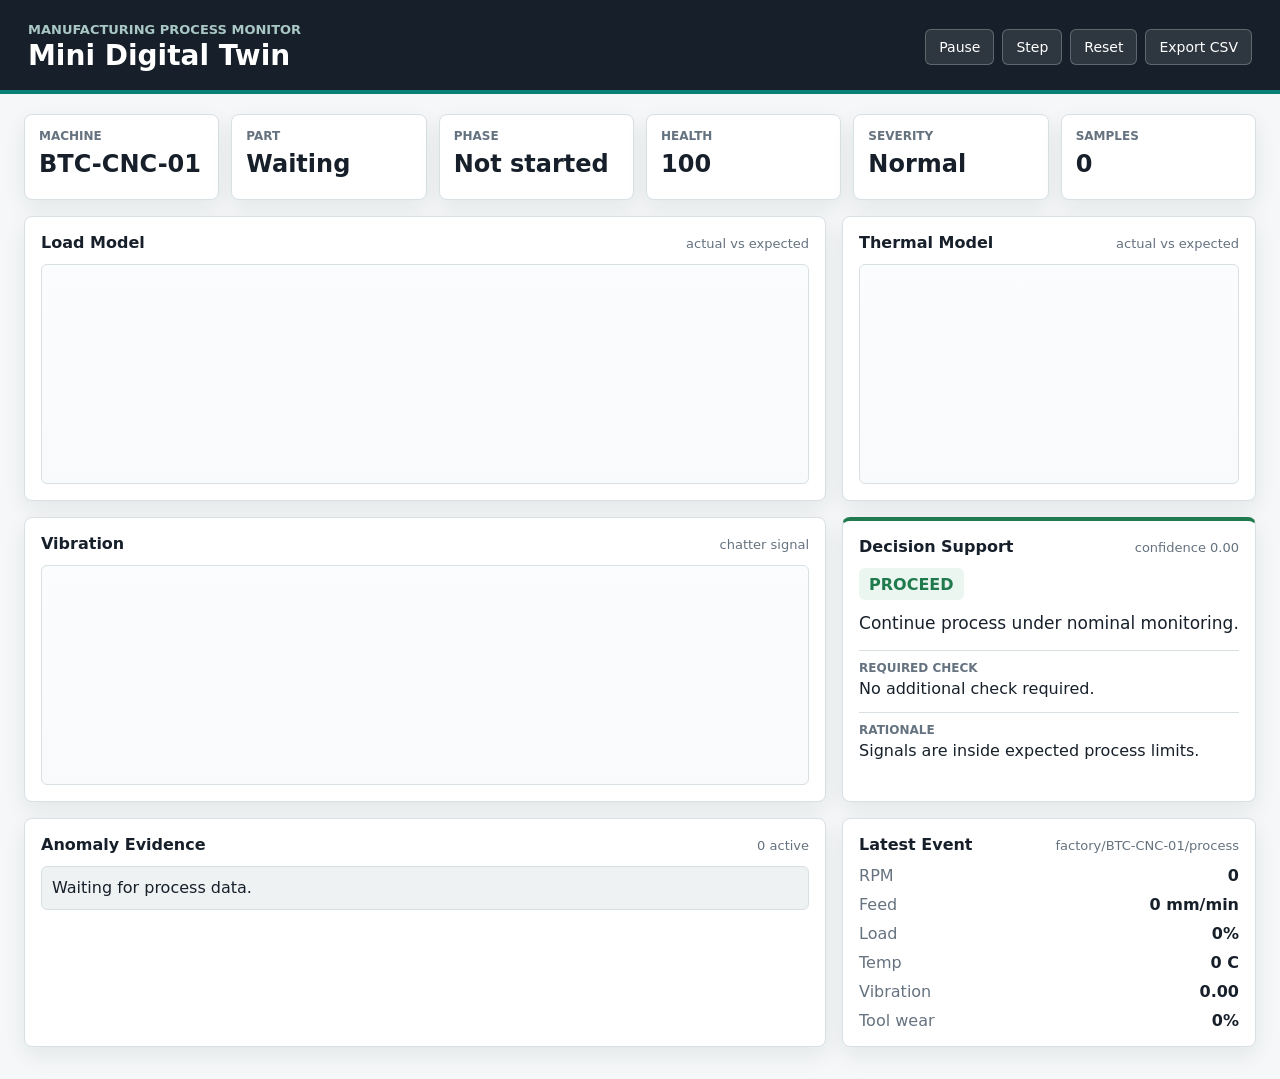
==== static/index.html @ 5b8caffb "Add mini manufacturing digital twin" ====
<!doctype html>
<html lang="en">
  <head>
    <meta charset="utf-8">
    <meta name="viewport" content="width=device-width, initial-scale=1">
    <title>Mini Manufacturing Digital Twin</title>
    <link rel="stylesheet" href="/static/styles.css">
  </head>
  <body>
    <header class="topbar">
      <div>
        <p class="eyebrow">Manufacturing process monitor</p>
        <h1>Mini Digital Twin</h1>
      </div>
      <div class="controls" aria-label="Dashboard controls">
        <button id="toggleButton" type="button">Pause</button>
        <button id="stepButton" type="button">Step</button>
        <button id="resetButton" type="button">Reset</button>
        <a class="button-link" href="/api/export.csv">Export CSV</a>
      </div>
    </header>

    <main class="layout">
      <section class="status-grid" aria-label="Current process status">
        <article class="metric">
          <span>Machine</span>
          <strong id="machineId">BTC-CNC-01</strong>
        </article>
        <article class="metric">
          <span>Part</span>
          <strong id="partId">Waiting</strong>
        </article>
        <article class="metric">
          <span>Phase</span>
          <strong id="phase">Not started</strong>
        </article>
        <article class="metric">
          <span>Health</span>
          <strong id="healthScore">100</strong>
        </article>
        <article class="metric">
          <span>Severity</span>
          <strong id="severity">Normal</strong>
        </article>
        <article class="metric">
          <span>Samples</span>
          <strong id="samples">0</strong>
        </article>
      </section>

      <section class="main-grid">
        <article class="panel chart-panel">
          <div class="panel-heading">
            <h2>Load Model</h2>
            <span>actual vs expected</span>
          </div>
          <canvas id="loadChart" width="900" height="300"></canvas>
        </article>

        <article class="panel chart-panel">
          <div class="panel-heading">
            <h2>Thermal Model</h2>
            <span>actual vs expected</span>
          </div>
          <canvas id="temperatureChart" width="900" height="300"></canvas>
        </article>

        <article class="panel chart-panel">
          <div class="panel-heading">
            <h2>Vibration</h2>
            <span>chatter signal</span>
          </div>
          <canvas id="vibrationChart" width="900" height="300"></canvas>
        </article>

        <article class="panel recommendation-panel">
          <div class="panel-heading">
            <h2>Decision Support</h2>
            <span id="confidence">confidence 0.00</span>
          </div>
          <div class="decision" id="decision">Proceed</div>
          <p class="action" id="action">Continue process under nominal monitoring.</p>
          <dl class="detail-list">
            <div>
              <dt>Required check</dt>
              <dd id="requiredCheck">No additional check required.</dd>
            </div>
            <div>
              <dt>Rationale</dt>
              <dd id="rationale">Signals are inside expected process limits.</dd>
            </div>
          </dl>
        </article>

        <article class="panel">
          <div class="panel-heading">
            <h2>Anomaly Evidence</h2>
            <span id="anomalyCount">0 active</span>
          </div>
          <ul id="evidenceList" class="evidence-list">
            <li>Waiting for process data.</li>
          </ul>
        </article>

        <article class="panel">
          <div class="panel-heading">
            <h2>Latest Event</h2>
            <span id="topic">factory/BTC-CNC-01/process</span>
          </div>
          <div class="event-grid">
            <span>RPM</span><strong id="rpm">0</strong>
            <span>Feed</span><strong id="feed">0 mm/min</strong>
            <span>Load</span><strong id="load">0%</strong>
            <span>Temp</span><strong id="temp">0 C</strong>
            <span>Vibration</span><strong id="vibration">0.00</strong>
            <span>Tool wear</span><strong id="wear">0%</strong>
          </div>
        </article>
      </section>
    </main>

    <script src="/static/dashboard.js"></script>
  </body>
</html>
---- static/styles.css ----
:root {
  --bg: #f5f7f8;
  --surface: #ffffff;
  --surface-2: #eef2f3;
  --text: #17202a;
  --muted: #65727f;
  --line: #d8e0e4;
  --teal: #087f77;
  --blue: #2f6fbb;
  --amber: #b36b00;
  --red: #b42318;
  --green: #1f7a4d;
  --shadow: 0 8px 22px rgba(21, 32, 43, 0.08);
}

* {
  box-sizing: border-box;
}

html,
body {
  min-height: 100%;
}

body {
  margin: 0;
  background: var(--bg);
  color: var(--text);
  font-family: Inter, ui-sans-serif, system-ui, -apple-system, BlinkMacSystemFont, "Segoe UI", sans-serif;
  letter-spacing: 0;
}

.topbar {
  display: flex;
  align-items: center;
  justify-content: space-between;
  gap: 20px;
  padding: 22px 28px 18px;
  background: #17202a;
  color: #fff;
  border-bottom: 4px solid var(--teal);
}

.eyebrow {
  margin: 0 0 4px;
  color: #a9c7c4;
  font-size: 13px;
  font-weight: 700;
  text-transform: uppercase;
}

h1,
h2,
p {
  margin-top: 0;
}

h1 {
  margin-bottom: 0;
  font-size: 28px;
  line-height: 1.1;
  font-weight: 750;
}

h2 {
  margin-bottom: 0;
  font-size: 16px;
  line-height: 1.2;
}

.controls {
  display: flex;
  flex-wrap: wrap;
  justify-content: flex-end;
  gap: 8px;
}

button,
.button-link {
  display: inline-flex;
  align-items: center;
  justify-content: center;
  min-height: 36px;
  padding: 8px 13px;
  border: 1px solid rgba(255, 255, 255, 0.24);
  border-radius: 6px;
  background: rgba(255, 255, 255, 0.1);
  color: #fff;
  font: inherit;
  font-size: 14px;
  line-height: 1;
  text-decoration: none;
  cursor: pointer;
}

button:hover,
.button-link:hover {
  background: rgba(255, 255, 255, 0.2);
}

.layout {
  width: min(1440px, 100%);
  margin: 0 auto;
  padding: 20px 24px 32px;
}

.status-grid {
  display: grid;
  grid-template-columns: repeat(6, minmax(0, 1fr));
  gap: 12px;
  margin-bottom: 16px;
}

.metric,
.panel {
  background: var(--surface);
  border: 1px solid var(--line);
  border-radius: 8px;
  box-shadow: var(--shadow);
}

.metric {
  min-height: 86px;
  padding: 14px;
}

.metric span {
  display: block;
  color: var(--muted);
  font-size: 12px;
  font-weight: 700;
  text-transform: uppercase;
}

.metric strong {
  display: block;
  margin-top: 8px;
  overflow-wrap: anywhere;
  font-size: 24px;
  line-height: 1.15;
}

.main-grid {
  display: grid;
  grid-template-columns: minmax(0, 1.55fr) minmax(320px, 0.8fr);
  gap: 16px;
}

.panel {
  min-width: 0;
  padding: 16px;
}

.panel-heading {
  display: flex;
  align-items: baseline;
  justify-content: space-between;
  gap: 12px;
  margin-bottom: 12px;
}

.panel-heading span {
  color: var(--muted);
  font-size: 13px;
  white-space: nowrap;
}

.chart-panel {
  min-height: 272px;
}

canvas {
  display: block;
  width: 100%;
  height: 220px;
  border: 1px solid var(--line);
  border-radius: 6px;
  background: linear-gradient(#fbfcfd, #f8fafb);
}

.recommendation-panel {
  border-top: 4px solid var(--green);
}

.recommendation-panel.warning {
  border-top-color: var(--amber);
}

.recommendation-panel.critical {
  border-top-color: var(--red);
}

.decision {
  display: inline-flex;
  min-height: 32px;
  align-items: center;
  margin-bottom: 12px;
  padding: 6px 10px;
  border-radius: 6px;
  background: #eaf6ef;
  color: var(--green);
  font-weight: 800;
  text-transform: uppercase;
}

.decision.warning {
  background: #fff3dc;
  color: var(--amber);
}

.decision.critical {
  background: #fde7e5;
  color: var(--red);
}

.action {
  margin-bottom: 14px;
  font-size: 17px;
  line-height: 1.38;
}

.detail-list {
  display: grid;
  gap: 12px;
  margin: 0;
}

.detail-list div {
  padding-top: 10px;
  border-top: 1px solid var(--line);
}

dt {
  margin-bottom: 3px;
  color: var(--muted);
  font-size: 12px;
  font-weight: 800;
  text-transform: uppercase;
}

dd {
  margin: 0;
  line-height: 1.4;
}

.evidence-list {
  display: grid;
  gap: 8px;
  margin: 0;
  padding: 0;
  list-style: none;
}

.evidence-list li {
  padding: 10px;
  border: 1px solid var(--line);
  border-radius: 6px;
  background: var(--surface-2);
  line-height: 1.35;
}

.event-grid {
  display: grid;
  grid-template-columns: 1fr auto;
  gap: 10px 16px;
}

.event-grid span {
  color: var(--muted);
}

.event-grid strong {
  text-align: right;
}

.normal {
  color: var(--green);
}

.watch {
  color: var(--blue);
}

.warning {
  color: var(--amber);
}

.critical {
  color: var(--red);
}

@media (max-width: 980px) {
  .topbar {
    align-items: flex-start;
    flex-direction: column;
  }

  .controls {
    justify-content: flex-start;
  }

  .status-grid {
    grid-template-columns: repeat(3, minmax(0, 1fr));
  }

  .main-grid {
    grid-template-columns: 1fr;
  }
}

@media (max-width: 620px) {
  .layout {
    padding: 14px;
  }

  .topbar {
    padding: 18px;
  }

  h1 {
    font-size: 24px;
  }

  .status-grid {
    grid-template-columns: repeat(2, minmax(0, 1fr));
  }

  .metric strong {
    font-size: 20px;
  }

  .panel-heading {
    align-items: flex-start;
    flex-direction: column;
  }
}
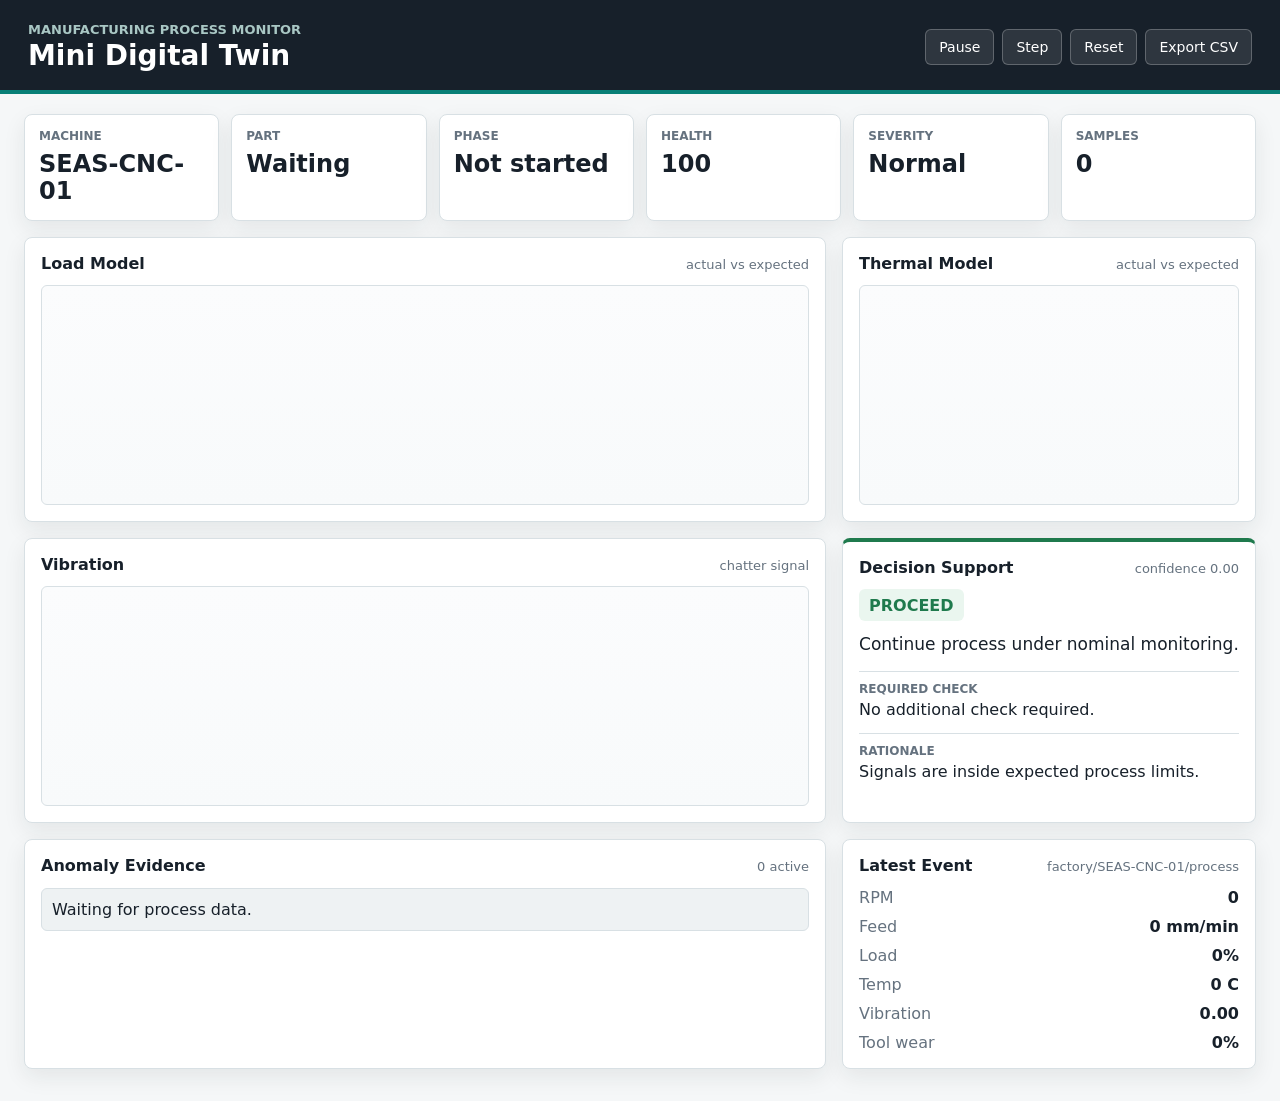
==== commit 1ac70cc1: "Frame as the ES 51 machining-monitor; pair with the build advisor Reframes the twin as a teaching de" ====
--- a/static/index.html
+++ b/static/index.html
@@ -24,7 +24,7 @@
       <section class="status-grid" aria-label="Current process status">
         <article class="metric">
           <span>Machine</span>
-          <strong id="machineId">BTC-CNC-01</strong>
+          <strong id="machineId">SEAS-CNC-01</strong>
         </article>
         <article class="metric">
           <span>Part</span>
@@ -105,7 +105,7 @@
         <article class="panel">
           <div class="panel-heading">
             <h2>Latest Event</h2>
-            <span id="topic">factory/BTC-CNC-01/process</span>
+            <span id="topic">factory/SEAS-CNC-01/process</span>
           </div>
           <div class="event-grid">
             <span>RPM</span><strong id="rpm">0</strong>
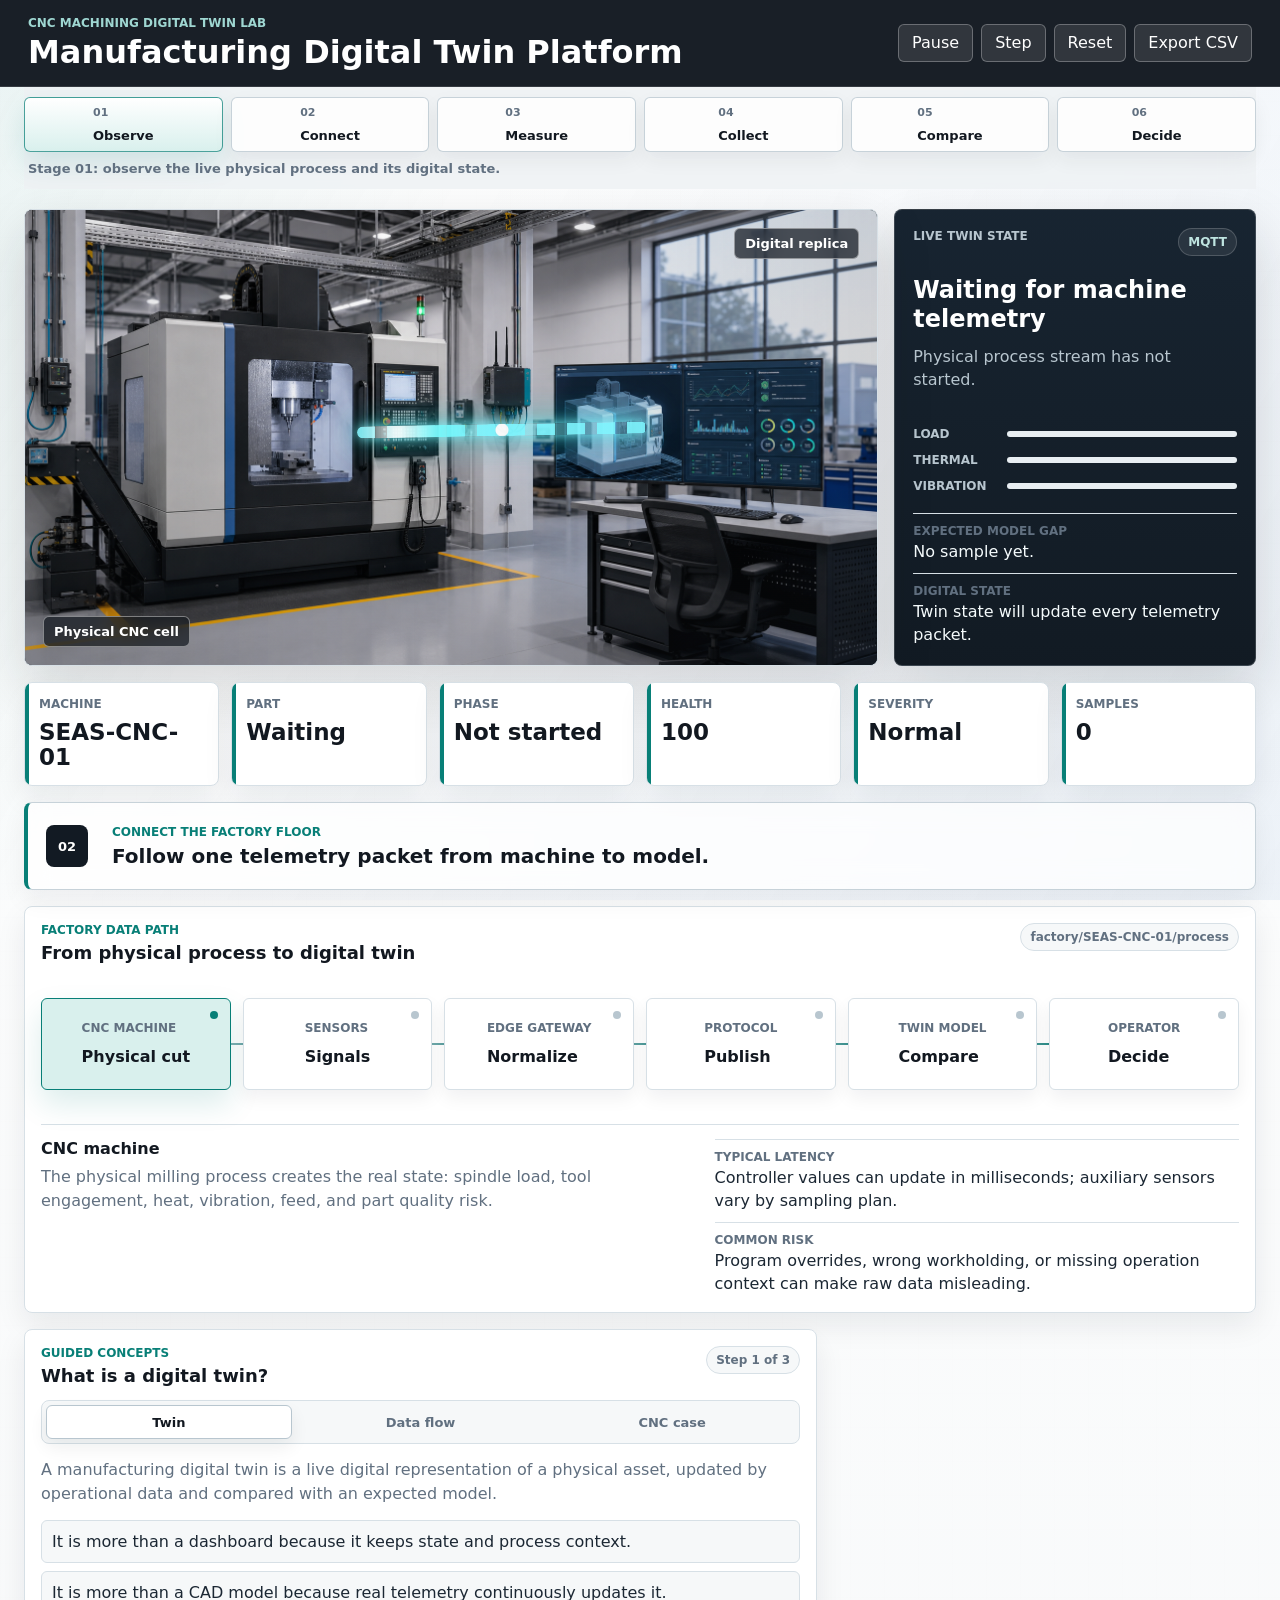
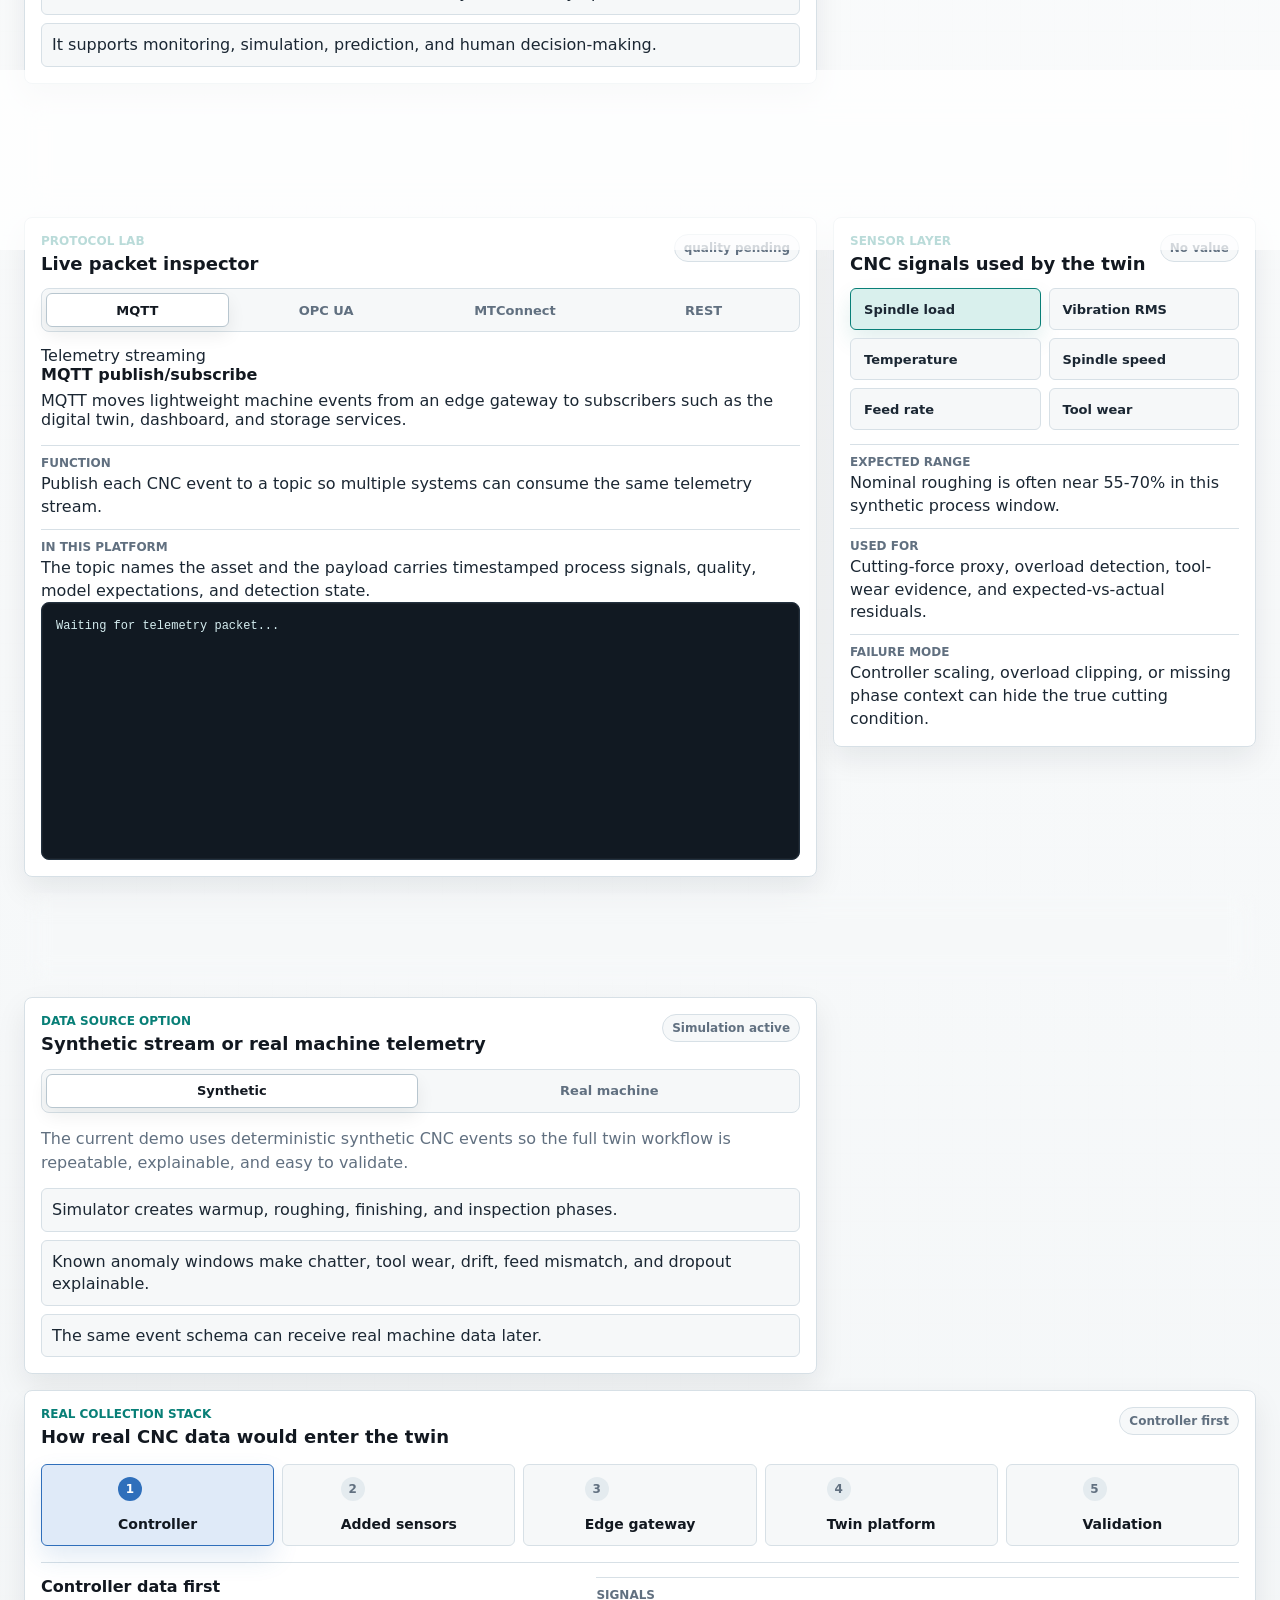
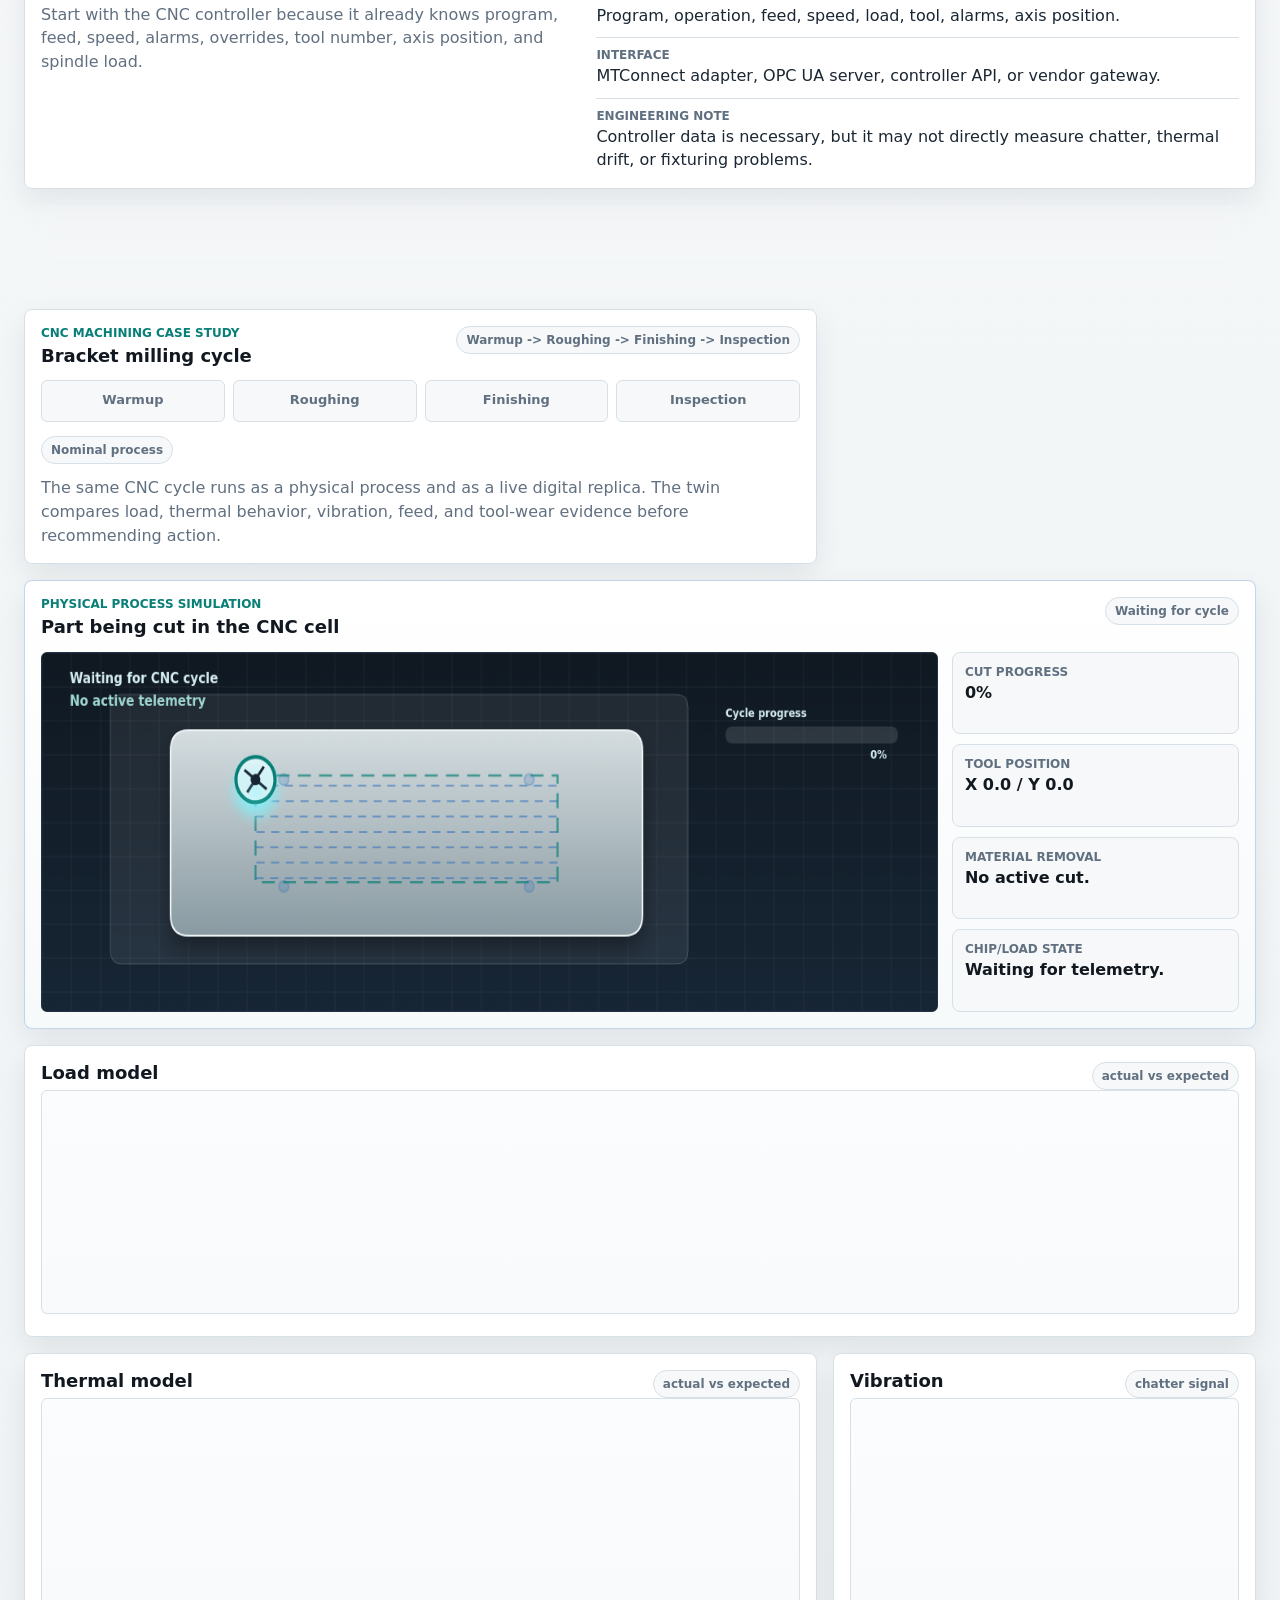
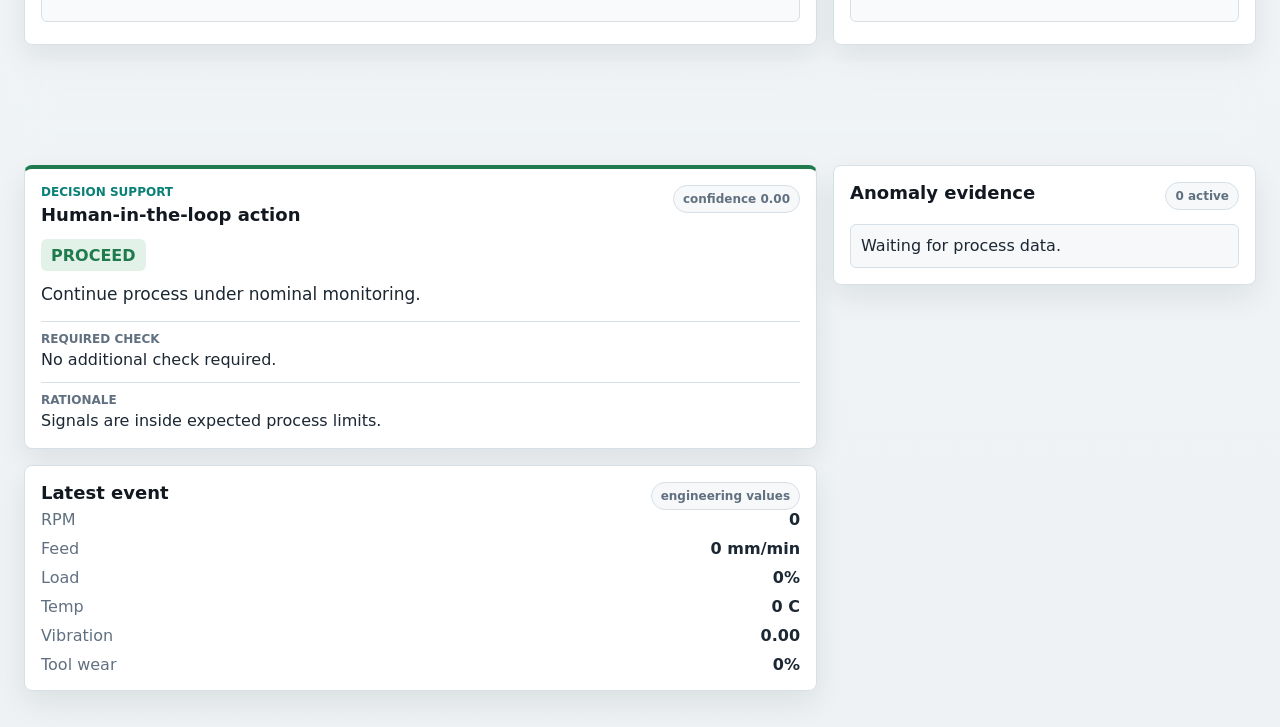
==== commit 73090b7b: "Upgrade dashboard into an interactive digital-twin platform Replace the single dashboard page with a" ====
--- a/static/index.html
+++ b/static/index.html
@@ -3,16 +3,16 @@
   <head>
     <meta charset="utf-8">
     <meta name="viewport" content="width=device-width, initial-scale=1">
-    <title>Mini Manufacturing Digital Twin</title>
+    <title>Manufacturing Digital Twin Platform v2</title>
     <link rel="stylesheet" href="/static/styles.css">
   </head>
   <body>
     <header class="topbar">
-      <div>
-        <p class="eyebrow">Manufacturing process monitor</p>
-        <h1>Mini Digital Twin</h1>
+      <div class="brand">
+        <p class="eyebrow">CNC machining digital twin lab</p>
+        <h1>Manufacturing Digital Twin Platform</h1>
       </div>
-      <div class="controls" aria-label="Dashboard controls">
+      <div class="controls" aria-label="Simulation controls">
         <button id="toggleButton" type="button">Pause</button>
         <button id="stepButton" type="button">Step</button>
         <button id="resetButton" type="button">Reset</button>
@@ -20,7 +20,80 @@
       </div>
     </header>
 
+    <nav class="learning-path" aria-label="Digital twin learning path">
+      <button class="active" type="button" data-scroll-target="overview">
+        <span>01</span>
+        <strong>Observe</strong>
+      </button>
+      <button type="button" data-scroll-target="data-path">
+        <span>02</span>
+        <strong>Connect</strong>
+      </button>
+      <button type="button" data-scroll-target="signals">
+        <span>03</span>
+        <strong>Measure</strong>
+      </button>
+      <button type="button" data-scroll-target="real-data">
+        <span>04</span>
+        <strong>Collect</strong>
+      </button>
+      <button type="button" data-scroll-target="case-study">
+        <span>05</span>
+        <strong>Compare</strong>
+      </button>
+      <button type="button" data-scroll-target="decisions">
+        <span>06</span>
+        <strong>Decide</strong>
+      </button>
+      <p id="pathCaption" class="path-caption">Stage 01: observe the live physical process and its digital state.</p>
+    </nav>
+
     <main class="layout">
+      <section id="overview" class="hero-platform section-anchor" data-section="overview" aria-label="Physical CNC process and digital replica">
+        <div class="hero-media">
+          <img
+            src="/assets/cnc-digital-twin-cell.png"
+            alt="CNC machining cell with a digital twin workstation"
+          >
+          <div class="asset-badge physical">Physical CNC cell</div>
+          <div class="asset-badge digital">Digital replica</div>
+          <div class="signal-trace" aria-hidden="true"></div>
+        </div>
+
+        <aside class="twin-summary" aria-label="Live digital twin summary">
+          <div class="summary-heading">
+            <p class="eyebrow">Live twin state</p>
+            <span id="activeProtocol">MQTT</span>
+          </div>
+          <h2 id="twinState">Waiting for machine telemetry</h2>
+          <p id="physicalState">Physical process stream has not started.</p>
+          <div class="replica-meters" aria-label="Current signal levels">
+            <div>
+              <span>Load</span>
+              <meter id="machineLoadBar" min="0" max="100" value="0"></meter>
+            </div>
+            <div>
+              <span>Thermal</span>
+              <meter id="machineTempBar" min="20" max="70" value="20"></meter>
+            </div>
+            <div>
+              <span>Vibration</span>
+              <meter id="machineVibrationBar" min="0" max="1.8" value="0"></meter>
+            </div>
+          </div>
+          <dl class="mini-list">
+            <div>
+              <dt>Expected model gap</dt>
+              <dd id="modelGap">No sample yet.</dd>
+            </div>
+            <div>
+              <dt>Digital state</dt>
+              <dd id="digitalState">Twin state will update every telemetry packet.</dd>
+            </div>
+          </dl>
+        </aside>
+      </section>
+
       <section class="status-grid" aria-label="Current process status">
         <article class="metric">
           <span>Machine</span>
@@ -48,34 +121,353 @@
         </article>
       </section>
 
-      <section class="main-grid">
-        <article class="panel chart-panel">
-          <div class="panel-heading">
-            <h2>Load Model</h2>
+      <section class="platform-grid">
+        <div id="data-path" class="section-intro wide section-anchor" data-section="data-path">
+          <span>02</span>
+          <div>
+            <p class="eyebrow">Connect the factory floor</p>
+            <h2>Follow one telemetry packet from machine to model.</h2>
+          </div>
+        </div>
+
+        <section class="panel flow-panel" aria-labelledby="flowTitle">
+          <div class="panel-heading">
+            <div>
+              <p class="eyebrow">Factory data path</p>
+              <h2 id="flowTitle">From physical process to digital twin</h2>
+            </div>
+            <span id="topic">factory/SEAS-CNC-01/process</span>
+          </div>
+
+          <div class="factory-flow" aria-label="Interactive factory data flow">
+            <button class="flow-node machine active" type="button" data-node="machine">
+              <span>CNC machine</span>
+              <strong>Physical cut</strong>
+            </button>
+            <button class="flow-node sensors" type="button" data-node="sensors">
+              <span>Sensors</span>
+              <strong>Signals</strong>
+            </button>
+            <button class="flow-node edge" type="button" data-node="edge">
+              <span>Edge gateway</span>
+              <strong>Normalize</strong>
+            </button>
+            <button class="flow-node protocol" type="button" data-node="protocol">
+              <span>Protocol</span>
+              <strong>Publish</strong>
+            </button>
+            <button class="flow-node model" type="button" data-node="model">
+              <span>Twin model</span>
+              <strong>Compare</strong>
+            </button>
+            <button class="flow-node operator" type="button" data-node="operator">
+              <span>Operator</span>
+              <strong>Decide</strong>
+            </button>
+            <div class="flow-line line-a" aria-hidden="true"></div>
+            <div class="flow-line line-b" aria-hidden="true"></div>
+            <div class="flow-line line-c" aria-hidden="true"></div>
+            <div class="flow-line line-d" aria-hidden="true"></div>
+            <div class="flow-line line-e" aria-hidden="true"></div>
+          </div>
+
+          <div class="flow-detail" aria-live="polite">
+            <div>
+              <h3 id="nodeTitle">CNC machine</h3>
+              <p id="nodeDescription">The physical milling process creates the state that the digital twin must represent.</p>
+            </div>
+            <dl class="mini-list">
+              <div>
+                <dt>Typical latency</dt>
+                <dd id="nodeLatency">2-250 ms depending on signal and network path.</dd>
+              </div>
+              <div>
+                <dt>Common risk</dt>
+                <dd id="nodeFailure">Controller overrides or missing context can make good data misleading.</dd>
+              </div>
+            </dl>
+          </div>
+        </section>
+
+        <aside class="panel lesson-panel" aria-labelledby="lessonTitle">
+          <div class="panel-heading">
+            <div>
+              <p class="eyebrow">Guided concepts</p>
+              <h2 id="lessonTitle">What is a digital twin?</h2>
+            </div>
+            <span id="lessonStep">Step 1 of 3</span>
+          </div>
+          <div class="segmented" role="tablist" aria-label="Learning modules">
+            <button class="active" type="button" data-lesson="twin">Twin</button>
+            <button type="button" data-lesson="flow">Data flow</button>
+            <button type="button" data-lesson="case">CNC case</button>
+          </div>
+          <p id="lessonBody" class="lesson-body">
+            A useful digital twin is a live representation of a physical asset, updated by operational data and compared with an expected model.
+          </p>
+          <ul id="lessonPoints" class="compact-list">
+            <li>Physical process and digital state stay linked.</li>
+            <li>Models explain what should be happening.</li>
+            <li>Humans still review high-impact decisions.</li>
+          </ul>
+        </aside>
+
+        <div id="signals" class="section-intro wide section-anchor" data-section="signals">
+          <span>03</span>
+          <div>
+            <p class="eyebrow">Measure the process</p>
+            <h2>Inspect the data envelope and the sensor signals that make the twin trustworthy.</h2>
+          </div>
+        </div>
+
+        <section class="panel protocol-panel" aria-labelledby="packetTitle">
+          <div class="panel-heading">
+            <div>
+              <p class="eyebrow">Protocol lab</p>
+              <h2 id="packetTitle">Live packet inspector</h2>
+            </div>
+            <span id="packetQuality">quality pending</span>
+          </div>
+          <div class="segmented protocol-selector" role="tablist" aria-label="Protocol selector">
+            <button class="active" type="button" data-protocol="mqtt">MQTT</button>
+            <button type="button" data-protocol="opcua">OPC UA</button>
+            <button type="button" data-protocol="mtconnect">MTConnect</button>
+            <button type="button" data-protocol="rest">REST</button>
+          </div>
+          <div class="protocol-explainer" aria-live="polite">
+            <div>
+              <span id="protocolRoleLabel">Telemetry streaming</span>
+              <h3 id="protocolName">MQTT publish/subscribe</h3>
+              <p id="protocolPurpose">MQTT moves lightweight machine events from an edge gateway to subscribers such as the digital twin, dashboard, and storage services.</p>
+            </div>
+            <dl class="mini-list">
+              <div>
+                <dt>Function</dt>
+                <dd id="protocolFunction">Publish each CNC event to a topic so multiple systems can consume the same telemetry stream.</dd>
+              </div>
+              <div>
+                <dt>In this platform</dt>
+                <dd id="protocolTwinUse">The topic names the asset and the payload carries timestamped process signals, quality, model expectations, and detection state.</dd>
+              </div>
+            </dl>
+          </div>
+          <pre id="packetPayload" class="packet-view">Waiting for telemetry packet...</pre>
+        </section>
+
+        <section class="panel sensor-panel" aria-labelledby="sensorTitle">
+          <div class="panel-heading">
+            <div>
+              <p class="eyebrow">Sensor layer</p>
+              <h2 id="sensorTitle">CNC signals used by the twin</h2>
+            </div>
+            <span id="sensorValue">No value</span>
+          </div>
+          <div id="sensorButtons" class="sensor-grid" aria-label="Sensor selector"></div>
+          <dl class="mini-list sensor-detail">
+            <div>
+              <dt>Expected range</dt>
+              <dd id="sensorRange">Select a signal.</dd>
+            </div>
+            <div>
+              <dt>Used for</dt>
+              <dd id="sensorUse">Signal explanation appears here.</dd>
+            </div>
+            <div>
+              <dt>Failure mode</dt>
+              <dd id="sensorFailure">Missing or stale data reduces twin trust.</dd>
+            </div>
+          </dl>
+        </section>
+
+        <div id="real-data" class="section-intro wide section-anchor" data-section="real-data">
+          <span>04</span>
+          <div>
+            <p class="eyebrow">Replace simulation with reality</p>
+            <h2>Separate what the simulator teaches from how a plant would collect real data.</h2>
+          </div>
+        </div>
+
+        <section class="panel acquisition-panel" aria-labelledby="sourceTitle">
+          <div class="panel-heading">
+            <div>
+              <p class="eyebrow">Data source option</p>
+              <h2 id="sourceTitle">Synthetic stream or real machine telemetry</h2>
+            </div>
+            <span id="sourceBadge">Simulation active</span>
+          </div>
+          <div class="segmented source-selector" role="tablist" aria-label="Data source selector">
+            <button class="active" type="button" data-source="synthetic">Synthetic</button>
+            <button type="button" data-source="real">Real machine</button>
+          </div>
+          <p id="sourceBody" class="lesson-body">
+            The current demo uses deterministic synthetic CNC events so the full twin workflow is repeatable, explainable, and easy to validate.
+          </p>
+          <ul id="sourcePoints" class="compact-list">
+            <li>Simulator creates warmup, roughing, finishing, and inspection phases.</li>
+            <li>Known anomaly windows make chatter, tool wear, drift, feed mismatch, and dropout explainable.</li>
+            <li>The same event schema can receive real machine data later.</li>
+          </ul>
+        </section>
+
+        <section class="panel collection-panel wide" aria-labelledby="collectionTitle">
+          <div class="panel-heading">
+            <div>
+              <p class="eyebrow">Real collection stack</p>
+              <h2 id="collectionTitle">How real CNC data would enter the twin</h2>
+            </div>
+            <span id="collectionStage">Controller first</span>
+          </div>
+          <div class="collection-flow" aria-label="Real machine data collection path">
+            <button class="collection-node active" type="button" data-collection="controller">
+              <span>1</span>
+              <strong>Controller</strong>
+            </button>
+            <button class="collection-node" type="button" data-collection="sensors">
+              <span>2</span>
+              <strong>Added sensors</strong>
+            </button>
+            <button class="collection-node" type="button" data-collection="edge">
+              <span>3</span>
+              <strong>Edge gateway</strong>
+            </button>
+            <button class="collection-node" type="button" data-collection="platform">
+              <span>4</span>
+              <strong>Twin platform</strong>
+            </button>
+            <button class="collection-node" type="button" data-collection="validation">
+              <span>5</span>
+              <strong>Validation</strong>
+            </button>
+          </div>
+          <div class="collection-detail">
+            <div>
+              <h3 id="collectionTitleDetail">Controller data first</h3>
+              <p id="collectionBody">
+                Start with the CNC controller because it already knows program, feed, speed, alarms, overrides, tool number, axis position, and spindle load.
+              </p>
+            </div>
+            <dl class="mini-list">
+              <div>
+                <dt>Signals</dt>
+                <dd id="collectionSignals">Program, operation, feed, speed, load, tool, alarms, axis position.</dd>
+              </div>
+              <div>
+                <dt>Interface</dt>
+                <dd id="collectionInterface">MTConnect adapter, OPC UA server, controller API, or vendor gateway.</dd>
+              </div>
+              <div>
+                <dt>Engineering note</dt>
+                <dd id="collectionNote">Controller data is necessary, but it may not directly measure chatter, thermal drift, or fixturing problems.</dd>
+              </div>
+            </dl>
+          </div>
+        </section>
+
+        <div id="case-study" class="section-intro wide section-anchor" data-section="case-study">
+          <span>05</span>
+          <div>
+            <p class="eyebrow">Run the CNC case study</p>
+            <h2>Compare the real process state with the expected process model.</h2>
+          </div>
+        </div>
+
+        <section class="panel case-panel" aria-labelledby="caseTitle">
+          <div class="panel-heading">
+            <div>
+              <p class="eyebrow">CNC machining case study</p>
+              <h2 id="caseTitle">Bracket milling cycle</h2>
+            </div>
+            <span id="cyclePosition">Warmup -> Roughing -> Finishing -> Inspection</span>
+          </div>
+          <div id="phaseTimeline" class="phase-timeline" aria-label="Machining cycle phases">
+            <span data-phase="warmup">Warmup</span>
+            <span data-phase="roughing">Roughing</span>
+            <span data-phase="finishing">Finishing</span>
+            <span data-phase="inspection">Inspection</span>
+          </div>
+          <div id="anomalyTags" class="tag-row" aria-label="Active anomaly tags">
+            <span>Nominal process</span>
+          </div>
+          <p class="case-copy">
+            The same CNC cycle runs as a physical process and as a live digital replica. The twin compares load, thermal behavior, vibration, feed, and tool-wear evidence before recommending action.
+          </p>
+        </section>
+
+        <section class="panel machining-panel wide" aria-labelledby="machiningTitle">
+          <div class="panel-heading">
+            <div>
+              <p class="eyebrow">Physical process simulation</p>
+              <h2 id="machiningTitle">Part being cut in the CNC cell</h2>
+            </div>
+            <span id="cutPhaseLabel">Waiting for cycle</span>
+          </div>
+          <div class="machining-layout">
+            <canvas
+              id="machiningCanvas"
+              class="machining-canvas"
+              width="1100"
+              height="380"
+              aria-label="Animated top-down CNC machining simulation"
+            ></canvas>
+            <dl class="machining-readout">
+              <div>
+                <dt>Cut progress</dt>
+                <dd id="cutProgress">0%</dd>
+              </div>
+              <div>
+                <dt>Tool position</dt>
+                <dd id="toolPosition">X 0.0 / Y 0.0</dd>
+              </div>
+              <div>
+                <dt>Material removal</dt>
+                <dd id="materialRemoval">No active cut.</dd>
+              </div>
+              <div>
+                <dt>Chip/load state</dt>
+                <dd id="chipLoadState">Waiting for telemetry.</dd>
+              </div>
+            </dl>
+          </div>
+        </section>
+
+        <section class="panel chart-panel wide">
+          <div class="panel-heading">
+            <h2>Load model</h2>
             <span>actual vs expected</span>
           </div>
           <canvas id="loadChart" width="900" height="300"></canvas>
-        </article>
-
-        <article class="panel chart-panel">
-          <div class="panel-heading">
-            <h2>Thermal Model</h2>
+        </section>
+
+        <section class="panel chart-panel">
+          <div class="panel-heading">
+            <h2>Thermal model</h2>
             <span>actual vs expected</span>
           </div>
           <canvas id="temperatureChart" width="900" height="300"></canvas>
-        </article>
-
-        <article class="panel chart-panel">
+        </section>
+
+        <section class="panel chart-panel">
           <div class="panel-heading">
             <h2>Vibration</h2>
             <span>chatter signal</span>
           </div>
           <canvas id="vibrationChart" width="900" height="300"></canvas>
-        </article>
-
-        <article class="panel recommendation-panel">
-          <div class="panel-heading">
-            <h2>Decision Support</h2>
+        </section>
+
+        <div id="decisions" class="section-intro wide section-anchor" data-section="decisions">
+          <span>06</span>
+          <div>
+            <p class="eyebrow">Turn evidence into action</p>
+            <h2>Use severity, confidence, and required checks before changing the process.</h2>
+          </div>
+        </div>
+
+        <section class="panel recommendation-panel" aria-labelledby="decisionTitle">
+          <div class="panel-heading">
+            <div>
+              <p class="eyebrow">Decision support</p>
+              <h2 id="decisionTitle">Human-in-the-loop action</h2>
+            </div>
             <span id="confidence">confidence 0.00</span>
           </div>
           <div class="decision" id="decision">Proceed</div>
@@ -90,22 +482,22 @@
               <dd id="rationale">Signals are inside expected process limits.</dd>
             </div>
           </dl>
-        </article>
-
-        <article class="panel">
-          <div class="panel-heading">
-            <h2>Anomaly Evidence</h2>
+        </section>
+
+        <section class="panel evidence-panel">
+          <div class="panel-heading">
+            <h2>Anomaly evidence</h2>
             <span id="anomalyCount">0 active</span>
           </div>
           <ul id="evidenceList" class="evidence-list">
             <li>Waiting for process data.</li>
           </ul>
-        </article>
-
-        <article class="panel">
-          <div class="panel-heading">
-            <h2>Latest Event</h2>
-            <span id="topic">factory/SEAS-CNC-01/process</span>
+        </section>
+
+        <section class="panel event-panel">
+          <div class="panel-heading">
+            <h2>Latest event</h2>
+            <span>engineering values</span>
           </div>
           <div class="event-grid">
             <span>RPM</span><strong id="rpm">0</strong>
@@ -115,7 +507,7 @@
             <span>Vibration</span><strong id="vibration">0.00</strong>
             <span>Tool wear</span><strong id="wear">0%</strong>
           </div>
-        </article>
+        </section>
       </section>
     </main>
 
--- a/static/styles.css
+++ b/static/styles.css
@@ -1,16 +1,27 @@
 :root {
-  --bg: #f5f7f8;
+  --bg: #eef2f4;
   --surface: #ffffff;
-  --surface-2: #eef2f3;
-  --text: #17202a;
-  --muted: #65727f;
-  --line: #d8e0e4;
+  --surface-2: #f6f8f9;
+  --ink: #121820;
+  --text: #1b2733;
+  --muted: #617080;
+  --line: #d7e0e6;
+  --line-strong: #b8c6cf;
   --teal: #087f77;
+  --teal-soft: #d9f0ed;
   --blue: #2f6fbb;
+  --blue-soft: #dfeaf8;
   --amber: #b36b00;
+  --amber-soft: #fff2d9;
   --red: #b42318;
+  --red-soft: #fde7e5;
   --green: #1f7a4d;
-  --shadow: 0 8px 22px rgba(21, 32, 43, 0.08);
+  --green-soft: #e2f2e9;
+  --purple: #6f4aa8;
+  --shadow: 0 12px 30px rgba(18, 24, 32, 0.08);
+  --shadow-strong: 0 22px 56px rgba(18, 24, 32, 0.16);
+  --dark-panel: #121a23;
+  --dark-panel-2: #182431;
 }
 
 * {
@@ -22,50 +33,97 @@
   min-height: 100%;
 }
 
+html {
+  scroll-behavior: smooth;
+}
+
 body {
+  position: relative;
   margin: 0;
-  background: var(--bg);
+  background:
+    linear-gradient(180deg, rgba(255, 255, 255, 0.9), rgba(238, 242, 244, 0.96)),
+    linear-gradient(90deg, rgba(18, 24, 32, 0.035) 1px, transparent 1px),
+    linear-gradient(0deg, rgba(18, 24, 32, 0.035) 1px, transparent 1px),
+    var(--bg);
+  background-size: auto, 34px 34px, 34px 34px;
   color: var(--text);
   font-family: Inter, ui-sans-serif, system-ui, -apple-system, BlinkMacSystemFont, "Segoe UI", sans-serif;
   letter-spacing: 0;
 }
 
+body::before {
+  position: fixed;
+  inset: 0;
+  z-index: -1;
+  content: "";
+  background: linear-gradient(120deg, rgba(8, 127, 119, 0.08), transparent 32%, rgba(47, 111, 187, 0.07));
+  pointer-events: none;
+}
+
+button,
+a,
+input,
+textarea {
+  font: inherit;
+}
+
+h1,
+h2,
+h3,
+p {
+  margin-top: 0;
+}
+
 .topbar {
+  position: sticky;
+  top: 0;
+  z-index: 30;
   display: flex;
   align-items: center;
   justify-content: space-between;
   gap: 20px;
-  padding: 22px 28px 18px;
-  background: #17202a;
+  padding: 16px 28px;
+  background: rgba(18, 24, 32, 0.97);
   color: #fff;
-  border-bottom: 4px solid var(--teal);
+  border-bottom: 1px solid rgba(255, 255, 255, 0.12);
+  backdrop-filter: blur(14px);
+}
+
+.brand {
+  min-width: 0;
 }
 
 .eyebrow {
-  margin: 0 0 4px;
-  color: #a9c7c4;
-  font-size: 13px;
-  font-weight: 700;
+  margin: 0 0 5px;
+  color: var(--teal);
+  font-size: 12px;
+  font-weight: 800;
   text-transform: uppercase;
 }
 
-h1,
-h2,
-p {
-  margin-top: 0;
+.topbar .eyebrow {
+  color: #9fd7d2;
 }
 
 h1 {
   margin-bottom: 0;
-  font-size: 28px;
-  line-height: 1.1;
-  font-weight: 750;
+  font-size: clamp(24px, 2.5vw, 34px);
+  line-height: 1.08;
+  font-weight: 800;
 }
 
 h2 {
   margin-bottom: 0;
+  color: var(--ink);
+  font-size: 18px;
+  line-height: 1.2;
+}
+
+h3 {
+  margin-bottom: 6px;
+  color: var(--ink);
   font-size: 16px;
-  line-height: 1.2;
+  line-height: 1.25;
 }
 
 .controls {
@@ -77,31 +135,382 @@
 
 button,
 .button-link {
+  transition: border-color 160ms ease, background 160ms ease, color 160ms ease, transform 160ms ease, box-shadow 160ms ease;
   display: inline-flex;
+  min-height: 38px;
   align-items: center;
   justify-content: center;
-  min-height: 36px;
+  gap: 7px;
   padding: 8px 13px;
-  border: 1px solid rgba(255, 255, 255, 0.24);
+  border: 1px solid var(--line-strong);
   border-radius: 6px;
-  background: rgba(255, 255, 255, 0.1);
-  color: #fff;
-  font: inherit;
-  font-size: 14px;
+  background: #fff;
+  color: var(--ink);
   line-height: 1;
   text-decoration: none;
   cursor: pointer;
 }
 
+.topbar button,
+.topbar .button-link {
+  border-color: rgba(255, 255, 255, 0.28);
+  background: rgba(255, 255, 255, 0.1);
+  color: #fff;
+}
+
 button:hover,
 .button-link:hover {
-  background: rgba(255, 255, 255, 0.2);
+  border-color: var(--teal);
+  transform: translateY(-1px);
+}
+
+button:focus-visible,
+.button-link:focus-visible {
+  outline: 3px solid rgba(47, 111, 187, 0.25);
+  outline-offset: 2px;
 }
 
 .layout {
-  width: min(1440px, 100%);
+  width: min(1580px, 100%);
   margin: 0 auto;
-  padding: 20px 24px 32px;
+  padding: 20px 24px 36px;
+}
+
+.learning-path {
+  position: sticky;
+  top: 67px;
+  z-index: 25;
+  display: grid;
+  grid-template-columns: repeat(6, minmax(0, 1fr));
+  gap: 8px;
+  width: min(1580px, calc(100% - 48px));
+  margin: 0 auto;
+  padding: 10px 0;
+  background: rgba(238, 242, 244, 0.88);
+  backdrop-filter: blur(16px);
+}
+
+.learning-path button {
+  display: grid;
+  min-height: 54px;
+  align-content: center;
+  justify-items: start;
+  padding: 9px 12px;
+  border-color: rgba(184, 198, 207, 0.78);
+  background: rgba(255, 255, 255, 0.86);
+  box-shadow: 0 8px 20px rgba(18, 24, 32, 0.06);
+  text-align: left;
+}
+
+.learning-path span {
+  color: var(--muted);
+  font-size: 11px;
+  font-weight: 900;
+}
+
+.learning-path strong {
+  margin-top: 4px;
+  color: var(--ink);
+  font-size: 13px;
+}
+
+.learning-path button.active {
+  border-color: rgba(8, 127, 119, 0.72);
+  background: linear-gradient(180deg, #ffffff, var(--teal-soft));
+  box-shadow: 0 12px 28px rgba(8, 127, 119, 0.14);
+}
+
+.path-caption {
+  grid-column: 1 / -1;
+  margin: 0;
+  padding: 0 4px 2px;
+  color: var(--muted);
+  font-size: 13px;
+  font-weight: 700;
+  line-height: 1.35;
+}
+
+.section-anchor {
+  scroll-margin-top: 145px;
+}
+
+.section-focus {
+  animation: sectionPulse 900ms ease;
+}
+
+@keyframes sectionPulse {
+  0% {
+    box-shadow: 0 0 0 0 rgba(8, 127, 119, 0.28);
+  }
+
+  100% {
+    box-shadow: 0 0 0 18px rgba(8, 127, 119, 0);
+  }
+}
+
+.section-intro {
+  display: grid;
+  grid-template-columns: 52px minmax(0, 1fr);
+  align-items: center;
+  gap: 14px;
+  min-height: 88px;
+  padding: 16px 18px;
+  border: 1px solid rgba(184, 198, 207, 0.78);
+  border-left: 4px solid var(--teal);
+  border-radius: 8px;
+  background: rgba(255, 255, 255, 0.72);
+  box-shadow: 0 10px 26px rgba(18, 24, 32, 0.06);
+  backdrop-filter: blur(12px);
+}
+
+.section-intro > span {
+  display: inline-flex;
+  width: 42px;
+  height: 42px;
+  align-items: center;
+  justify-content: center;
+  border-radius: 8px;
+  background: var(--dark-panel);
+  color: #fff;
+  font-size: 13px;
+  font-weight: 900;
+}
+
+.section-intro h2 {
+  max-width: 920px;
+  font-size: 20px;
+}
+
+.hero-platform {
+  display: grid;
+  grid-template-columns: minmax(0, 1.7fr) minmax(330px, 0.72fr);
+  gap: 16px;
+  margin-bottom: 16px;
+}
+
+.hero-media {
+  position: relative;
+  min-height: 360px;
+  overflow: hidden;
+  border: 1px solid var(--line);
+  border-radius: 8px;
+  background: #17202a;
+  box-shadow: var(--shadow-strong);
+}
+
+.hero-media img {
+  display: block;
+  width: 100%;
+  height: 100%;
+  min-height: 360px;
+  object-fit: cover;
+}
+
+.hero-media::after {
+  position: absolute;
+  inset: 0;
+  content: "";
+  background:
+    linear-gradient(90deg, rgba(18, 24, 32, 0.12), rgba(18, 24, 32, 0.02) 45%, rgba(18, 24, 32, 0.18)),
+    linear-gradient(0deg, rgba(18, 24, 32, 0.16), transparent 42%);
+  pointer-events: none;
+}
+
+.asset-badge {
+  position: absolute;
+  z-index: 2;
+  display: inline-flex;
+  align-items: center;
+  min-height: 30px;
+  padding: 7px 10px;
+  border: 1px solid rgba(255, 255, 255, 0.42);
+  border-radius: 6px;
+  background: rgba(18, 24, 32, 0.72);
+  color: #fff;
+  font-size: 13px;
+  font-weight: 800;
+  backdrop-filter: blur(10px);
+}
+
+.asset-badge.physical {
+  left: 18px;
+  bottom: 18px;
+}
+
+.asset-badge.digital {
+  right: 18px;
+  top: 18px;
+}
+
+.signal-trace {
+  position: absolute;
+  z-index: 2;
+  left: 39%;
+  top: 47%;
+  width: 34%;
+  height: 12px;
+  overflow: hidden;
+  border-radius: 999px;
+  background:
+    repeating-linear-gradient(90deg, rgba(126, 246, 255, 0.94) 0 18px, transparent 18px 30px),
+    linear-gradient(90deg, rgba(17, 232, 220, 0.08), rgba(126, 246, 255, 0.7), rgba(17, 232, 220, 0.08));
+  box-shadow:
+    0 0 12px rgba(126, 246, 255, 0.9),
+    0 0 30px rgba(17, 232, 220, 0.72),
+    0 0 56px rgba(47, 111, 187, 0.42);
+  opacity: 0.96;
+  transform: rotate(-1deg);
+}
+
+.signal-trace::before {
+  position: absolute;
+  inset: -18px 0;
+  content: "";
+  background: radial-gradient(circle, rgba(255, 255, 255, 0.98) 0 6px, rgba(126, 246, 255, 0.72) 7px 13px, transparent 16px);
+  filter: blur(0.4px);
+  animation: sparkMove 1.05s linear infinite;
+}
+
+.signal-trace::after {
+  position: absolute;
+  inset: -8px 0;
+  width: 42%;
+  content: "";
+  background: linear-gradient(90deg, transparent, rgba(255, 255, 255, 0.95), #73fbff, transparent);
+  filter: blur(3px);
+  animation: packetMove 1.15s linear infinite;
+}
+
+@keyframes packetMove {
+  from {
+    transform: translateX(-120%);
+  }
+
+  to {
+    transform: translateX(280%);
+  }
+}
+
+@keyframes sparkMove {
+  from {
+    transform: translateX(-16%);
+  }
+
+  to {
+    transform: translateX(112%);
+  }
+}
+
+.twin-summary,
+.metric,
+.panel {
+  border: 1px solid var(--line);
+  border-radius: 8px;
+  background: var(--surface);
+  box-shadow: var(--shadow);
+}
+
+.twin-summary {
+  display: flex;
+  min-height: 360px;
+  flex-direction: column;
+  justify-content: space-between;
+  padding: 18px;
+  border-color: rgba(255, 255, 255, 0.16);
+  background:
+    linear-gradient(180deg, rgba(24, 36, 49, 0.98), rgba(18, 26, 35, 0.98)),
+    var(--dark-panel);
+  color: #f5fbfc;
+  box-shadow: var(--shadow-strong);
+}
+
+.summary-heading,
+.panel-heading {
+  display: flex;
+  align-items: flex-start;
+  justify-content: space-between;
+  gap: 12px;
+}
+
+.summary-heading span,
+.panel-heading > span,
+#lessonStep,
+#activeProtocol {
+  display: inline-flex;
+  min-height: 28px;
+  align-items: center;
+  padding: 5px 9px;
+  border: 1px solid var(--line);
+  border-radius: 999px;
+  background: var(--surface-2);
+  color: var(--muted);
+  font-size: 12px;
+  font-weight: 800;
+  white-space: nowrap;
+}
+
+.twin-summary .summary-heading span,
+.twin-summary #activeProtocol {
+  border-color: rgba(255, 255, 255, 0.18);
+  background: rgba(255, 255, 255, 0.08);
+  color: #bfe4e0;
+}
+
+.twin-summary h2 {
+  margin: 18px 0 10px;
+  color: #fff;
+  font-size: 24px;
+}
+
+.twin-summary p {
+  color: #b8c6cf;
+  line-height: 1.45;
+}
+
+.replica-meters {
+  display: grid;
+  gap: 12px;
+  margin: 18px 0;
+}
+
+.replica-meters div {
+  display: grid;
+  grid-template-columns: 82px minmax(0, 1fr);
+  align-items: center;
+  gap: 12px;
+}
+
+.replica-meters span {
+  color: #b8c6cf;
+  font-size: 12px;
+  font-weight: 800;
+  text-transform: uppercase;
+}
+
+meter {
+  width: 100%;
+  height: 12px;
+}
+
+meter::-webkit-meter-bar {
+  border: 0;
+  border-radius: 999px;
+  background: #e8eef2;
+}
+
+meter::-webkit-meter-optimum-value {
+  border-radius: 999px;
+  background: var(--teal);
+}
+
+meter::-webkit-meter-suboptimum-value {
+  border-radius: 999px;
+  background: var(--amber);
+}
+
+meter::-webkit-meter-even-less-good-value {
+  border-radius: 999px;
+  background: var(--red);
 }
 
 .status-grid {
@@ -111,120 +520,191 @@
   margin-bottom: 16px;
 }
 
-.metric,
-.panel {
-  background: var(--surface);
-  border: 1px solid var(--line);
-  border-radius: 8px;
-  box-shadow: var(--shadow);
-}
-
 .metric {
-  min-height: 86px;
+  position: relative;
+  min-height: 90px;
   padding: 14px;
+  overflow: hidden;
+}
+
+.metric::before {
+  position: absolute;
+  inset: 0 auto 0 0;
+  width: 4px;
+  content: "";
+  background: var(--teal);
 }
 
 .metric span {
   display: block;
   color: var(--muted);
   font-size: 12px;
-  font-weight: 700;
+  font-weight: 800;
   text-transform: uppercase;
 }
 
 .metric strong {
   display: block;
-  margin-top: 8px;
+  margin-top: 9px;
   overflow-wrap: anywhere;
-  font-size: 24px;
-  line-height: 1.15;
-}
-
-.main-grid {
-  display: grid;
-  grid-template-columns: minmax(0, 1.55fr) minmax(320px, 0.8fr);
+  color: var(--ink);
+  font-size: 23px;
+  line-height: 1.12;
+}
+
+.platform-grid {
+  display: grid;
+  grid-template-columns: minmax(0, 1.35fr) minmax(340px, 0.72fr);
   gap: 16px;
+  align-items: start;
 }
 
 .panel {
   min-width: 0;
   padding: 16px;
-}
-
-.panel-heading {
-  display: flex;
-  align-items: baseline;
-  justify-content: space-between;
+  transition: border-color 180ms ease, box-shadow 180ms ease, transform 180ms ease;
+}
+
+.panel:hover {
+  border-color: var(--line-strong);
+  box-shadow: 0 16px 38px rgba(18, 24, 32, 0.1);
+}
+
+.flow-panel,
+.wide {
+  grid-column: span 1;
+}
+
+.factory-flow {
+  position: relative;
+  display: grid;
+  grid-template-columns: repeat(6, minmax(108px, 1fr));
   gap: 12px;
-  margin-bottom: 12px;
-}
-
-.panel-heading span {
+  margin: 16px 0;
+  padding: 18px 0;
+}
+
+.flow-node {
+  position: relative;
+  z-index: 2;
+  display: grid;
+  min-height: 92px;
+  align-content: center;
+  justify-items: start;
+  padding: 14px;
+  border-color: var(--line);
+  background: #fff;
+  text-align: left;
+  box-shadow: 0 8px 18px rgba(18, 24, 32, 0.06);
+}
+
+.flow-node::after {
+  position: absolute;
+  right: 12px;
+  top: 12px;
+  width: 8px;
+  height: 8px;
+  border-radius: 999px;
+  content: "";
+  background: var(--line-strong);
+}
+
+.flow-node span {
   color: var(--muted);
-  font-size: 13px;
-  white-space: nowrap;
-}
-
-.chart-panel {
-  min-height: 272px;
-}
-
-canvas {
-  display: block;
-  width: 100%;
-  height: 220px;
-  border: 1px solid var(--line);
-  border-radius: 6px;
-  background: linear-gradient(#fbfcfd, #f8fafb);
-}
-
-.recommendation-panel {
-  border-top: 4px solid var(--green);
-}
-
-.recommendation-panel.warning {
-  border-top-color: var(--amber);
-}
-
-.recommendation-panel.critical {
-  border-top-color: var(--red);
-}
-
-.decision {
-  display: inline-flex;
-  min-height: 32px;
-  align-items: center;
-  margin-bottom: 12px;
-  padding: 6px 10px;
-  border-radius: 6px;
-  background: #eaf6ef;
-  color: var(--green);
+  font-size: 12px;
   font-weight: 800;
   text-transform: uppercase;
 }
 
-.decision.warning {
-  background: #fff3dc;
-  color: var(--amber);
-}
-
-.decision.critical {
-  background: #fde7e5;
-  color: var(--red);
-}
-
-.action {
-  margin-bottom: 14px;
-  font-size: 17px;
-  line-height: 1.38;
-}
-
+.flow-node strong {
+  margin-top: 8px;
+  color: var(--ink);
+  font-size: 16px;
+}
+
+.flow-node.active {
+  border-color: var(--teal);
+  background: var(--teal-soft);
+  box-shadow: 0 14px 30px rgba(8, 127, 119, 0.14);
+}
+
+.flow-node.active::after {
+  background: var(--teal);
+}
+
+.flow-node.watch {
+  border-color: var(--blue);
+  background: var(--blue-soft);
+}
+
+.flow-node.warning {
+  border-color: var(--amber);
+  background: var(--amber-soft);
+}
+
+.flow-node.critical {
+  border-color: var(--red);
+  background: var(--red-soft);
+}
+
+.flow-line {
+  position: absolute;
+  top: 63px;
+  z-index: 1;
+  height: 2px;
+  border-radius: 999px;
+  background: linear-gradient(90deg, var(--line-strong), var(--teal));
+}
+
+.line-a {
+  left: 13%;
+  width: 9%;
+}
+
+.line-b {
+  left: 29%;
+  width: 9%;
+}
+
+.line-c {
+  left: 45%;
+  width: 9%;
+}
+
+.line-d {
+  left: 61%;
+  width: 9%;
+}
+
+.line-e {
+  left: 77%;
+  width: 9%;
+}
+
+.flow-detail {
+  display: grid;
+  grid-template-columns: minmax(0, 1fr) minmax(280px, 0.8fr);
+  gap: 18px;
+  padding-top: 14px;
+  border-top: 1px solid var(--line);
+}
+
+.flow-detail p,
+.lesson-body,
+.case-copy {
+  margin-bottom: 0;
+  color: var(--muted);
+  line-height: 1.48;
+}
+
+.mini-list,
 .detail-list {
   display: grid;
-  gap: 12px;
+  gap: 10px;
   margin: 0;
 }
 
+.mini-list div,
 .detail-list div {
   padding-top: 10px;
   border-top: 1px solid var(--line);
@@ -240,23 +720,334 @@
 
 dd {
   margin: 0;
-  line-height: 1.4;
-}
-
+  line-height: 1.42;
+}
+
+.segmented {
+  display: grid;
+  grid-template-columns: repeat(3, minmax(0, 1fr));
+  gap: 6px;
+  margin: 14px 0;
+  padding: 4px;
+  border: 1px solid var(--line);
+  border-radius: 8px;
+  background: var(--surface-2);
+}
+
+.segmented button {
+  min-height: 34px;
+  border-color: transparent;
+  background: transparent;
+  color: var(--muted);
+  font-size: 13px;
+  font-weight: 800;
+}
+
+.segmented button.active {
+  border-color: var(--line-strong);
+  background: #fff;
+  color: var(--ink);
+  box-shadow: 0 8px 18px rgba(18, 24, 32, 0.07);
+}
+
+.protocol-selector {
+  grid-template-columns: repeat(4, minmax(0, 1fr));
+}
+
+.source-selector {
+  grid-template-columns: repeat(2, minmax(0, 1fr));
+}
+
+.compact-list,
 .evidence-list {
   display: grid;
   gap: 8px;
-  margin: 0;
+  margin: 14px 0 0;
   padding: 0;
   list-style: none;
 }
 
+.compact-list li,
 .evidence-list li {
   padding: 10px;
   border: 1px solid var(--line);
   border-radius: 6px;
   background: var(--surface-2);
-  line-height: 1.35;
+  line-height: 1.36;
+}
+
+.packet-view {
+  min-height: 258px;
+  max-height: 360px;
+  margin: 0;
+  overflow: auto;
+  padding: 14px;
+  border: 1px solid #23313f;
+  border-radius: 8px;
+  background: #111922;
+  color: #d5edf0;
+  box-shadow: inset 0 0 0 1px rgba(255, 255, 255, 0.04);
+  font-size: 12px;
+  line-height: 1.5;
+  white-space: pre-wrap;
+}
+
+.sensor-grid {
+  display: grid;
+  grid-template-columns: repeat(2, minmax(0, 1fr));
+  gap: 8px;
+  margin: 14px 0;
+}
+
+.sensor-grid button {
+  justify-content: flex-start;
+  min-height: 42px;
+  border-color: var(--line);
+  background: var(--surface-2);
+  color: var(--text);
+  font-size: 13px;
+  font-weight: 800;
+  text-align: left;
+}
+
+.sensor-grid button.active {
+  border-color: var(--teal);
+  background: var(--teal-soft);
+  box-shadow: 0 10px 22px rgba(8, 127, 119, 0.12);
+}
+
+.collection-flow {
+  display: grid;
+  grid-template-columns: repeat(5, minmax(0, 1fr));
+  gap: 8px;
+  margin: 16px 0;
+}
+
+.collection-node {
+  display: grid;
+  min-height: 78px;
+  align-content: center;
+  justify-items: start;
+  padding: 12px;
+  border-color: var(--line);
+  background: var(--surface-2);
+  text-align: left;
+}
+
+.collection-node span {
+  display: inline-flex;
+  width: 24px;
+  height: 24px;
+  align-items: center;
+  justify-content: center;
+  margin-bottom: 8px;
+  border-radius: 999px;
+  background: #e4ebef;
+  color: var(--muted);
+  font-size: 12px;
+  font-weight: 900;
+}
+
+.collection-node strong {
+  color: var(--ink);
+  font-size: 14px;
+  line-height: 1.2;
+}
+
+.collection-node.active {
+  border-color: var(--blue);
+  background: var(--blue-soft);
+  box-shadow: 0 12px 26px rgba(47, 111, 187, 0.14);
+}
+
+.collection-node.active span {
+  background: var(--blue);
+  color: #fff;
+}
+
+.collection-detail {
+  display: grid;
+  grid-template-columns: minmax(0, 0.92fr) minmax(320px, 1.1fr);
+  gap: 18px;
+  padding-top: 14px;
+  border-top: 1px solid var(--line);
+}
+
+.collection-detail p {
+  margin-bottom: 0;
+  color: var(--muted);
+  line-height: 1.48;
+}
+
+.phase-timeline {
+  display: grid;
+  grid-template-columns: repeat(4, minmax(0, 1fr));
+  gap: 8px;
+  margin: 14px 0;
+}
+
+.phase-timeline span {
+  min-height: 42px;
+  padding: 11px 8px;
+  border: 1px solid var(--line);
+  border-radius: 6px;
+  background: var(--surface-2);
+  color: var(--muted);
+  font-size: 13px;
+  font-weight: 800;
+  text-align: center;
+}
+
+.phase-timeline span.active {
+  border-color: var(--blue);
+  background: var(--blue-soft);
+  color: var(--ink);
+}
+
+.tag-row {
+  display: flex;
+  flex-wrap: wrap;
+  gap: 8px;
+  margin-bottom: 12px;
+}
+
+.tag-row span {
+  display: inline-flex;
+  min-height: 28px;
+  align-items: center;
+  padding: 5px 9px;
+  border: 1px solid var(--line);
+  border-radius: 999px;
+  background: var(--surface-2);
+  color: var(--muted);
+  font-size: 12px;
+  font-weight: 800;
+}
+
+.tag-row span.warning {
+  border-color: rgba(179, 107, 0, 0.45);
+  background: var(--amber-soft);
+  color: var(--amber);
+}
+
+.tag-row span.watch {
+  border-color: rgba(47, 111, 187, 0.45);
+  background: var(--blue-soft);
+  color: var(--blue);
+}
+
+.tag-row span.critical {
+  border-color: rgba(180, 35, 24, 0.38);
+  background: var(--red-soft);
+  color: var(--red);
+}
+
+.machining-panel {
+  border-color: rgba(47, 111, 187, 0.28);
+  background: linear-gradient(180deg, #ffffff, #f7fafb);
+}
+
+.machining-layout {
+  display: grid;
+  grid-template-columns: minmax(0, 1fr) minmax(250px, 0.32fr);
+  gap: 14px;
+  align-items: stretch;
+  margin-top: 14px;
+}
+
+.machining-canvas {
+  height: 360px;
+  border-color: #223242;
+  background:
+    linear-gradient(90deg, rgba(255, 255, 255, 0.04) 1px, transparent 1px),
+    linear-gradient(0deg, rgba(255, 255, 255, 0.04) 1px, transparent 1px),
+    linear-gradient(180deg, #111a22, #172433);
+  background-size: 28px 28px, 28px 28px, auto;
+  box-shadow:
+    inset 0 0 0 1px rgba(255, 255, 255, 0.04),
+    inset 0 22px 60px rgba(0, 0, 0, 0.24);
+}
+
+.machining-readout {
+  display: grid;
+  gap: 10px;
+  margin: 0;
+}
+
+.machining-readout div {
+  min-height: 70px;
+  padding: 12px;
+  border: 1px solid var(--line);
+  border-radius: 8px;
+  background: var(--surface-2);
+}
+
+.machining-readout dd {
+  color: var(--ink);
+  font-weight: 800;
+}
+
+.chart-panel {
+  min-height: 292px;
+}
+
+canvas {
+  display: block;
+  width: 100%;
+  height: 224px;
+  border: 1px solid var(--line);
+  border-radius: 6px;
+  background: linear-gradient(#fbfcfd, #f8fafb);
+}
+
+.recommendation-panel {
+  border-top: 4px solid var(--green);
+}
+
+.recommendation-panel.watch {
+  border-top-color: var(--blue);
+}
+
+.recommendation-panel.warning {
+  border-top-color: var(--amber);
+}
+
+.recommendation-panel.critical {
+  border-top-color: var(--red);
+}
+
+.decision {
+  display: inline-flex;
+  min-height: 32px;
+  align-items: center;
+  margin: 14px 0 12px;
+  padding: 6px 10px;
+  border-radius: 6px;
+  background: var(--green-soft);
+  color: var(--green);
+  font-weight: 800;
+  text-transform: uppercase;
+}
+
+.decision.watch {
+  background: var(--blue-soft);
+  color: var(--blue);
+}
+
+.decision.warning {
+  background: var(--amber-soft);
+  color: var(--amber);
+}
+
+.decision.critical {
+  background: var(--red-soft);
+  color: var(--red);
+}
+
+.action {
+  margin-bottom: 14px;
+  font-size: 17px;
+  line-height: 1.38;
 }
 
 .event-grid {
@@ -289,48 +1080,128 @@
   color: var(--red);
 }
 
-@media (max-width: 980px) {
+@media (min-width: 1180px) {
+  .flow-panel,
+  .wide {
+    grid-column: span 2;
+  }
+}
+
+@media (max-width: 1160px) {
+  .learning-path {
+    top: 67px;
+    grid-template-columns: repeat(3, minmax(0, 1fr));
+  }
+
+  .hero-platform,
+  .platform-grid {
+    grid-template-columns: 1fr;
+  }
+
+  .status-grid {
+    grid-template-columns: repeat(3, minmax(0, 1fr));
+  }
+
+  .factory-flow {
+    grid-template-columns: repeat(3, minmax(0, 1fr));
+  }
+
+  .flow-line {
+    display: none;
+  }
+}
+
+@media (max-width: 760px) {
   .topbar {
+    position: static;
     align-items: flex-start;
     flex-direction: column;
+    padding: 18px;
   }
 
   .controls {
     justify-content: flex-start;
   }
 
-  .status-grid {
-    grid-template-columns: repeat(3, minmax(0, 1fr));
-  }
-
-  .main-grid {
+  .learning-path {
+    position: static;
+    grid-template-columns: repeat(2, minmax(0, 1fr));
+    width: calc(100% - 28px);
+    padding: 10px 0 0;
+  }
+
+  .learning-path button {
+    min-height: 48px;
+  }
+
+  .section-anchor {
+    scroll-margin-top: 16px;
+  }
+
+  .section-intro {
     grid-template-columns: 1fr;
   }
-}
-
-@media (max-width: 620px) {
+
+  .section-intro > span {
+    width: 36px;
+    height: 36px;
+  }
+
   .layout {
     padding: 14px;
   }
 
-  .topbar {
-    padding: 18px;
-  }
-
-  h1 {
-    font-size: 24px;
+  .hero-media,
+  .hero-media img,
+  .twin-summary {
+    min-height: 300px;
   }
 
   .status-grid {
     grid-template-columns: repeat(2, minmax(0, 1fr));
   }
 
+  .factory-flow,
+  .flow-detail,
+  .collection-flow,
+  .collection-detail,
+  .machining-layout,
+  .phase-timeline,
+  .sensor-grid {
+    grid-template-columns: 1fr;
+  }
+
+  .segmented,
+  .protocol-selector {
+    grid-template-columns: 1fr;
+  }
+
+  .panel-heading,
+  .summary-heading {
+    align-items: flex-start;
+    flex-direction: column;
+  }
+
   .metric strong {
     font-size: 20px;
   }
 
-  .panel-heading {
-    align-items: flex-start;
-    flex-direction: column;
-  }
-}
+  .signal-trace {
+    display: none;
+  }
+}
+
+@media (prefers-reduced-motion: reduce) {
+  html {
+    scroll-behavior: auto;
+  }
+
+  .signal-trace::before,
+  .signal-trace::after {
+    animation: none;
+  }
+
+  .section-focus {
+    animation: none;
+  }
+}
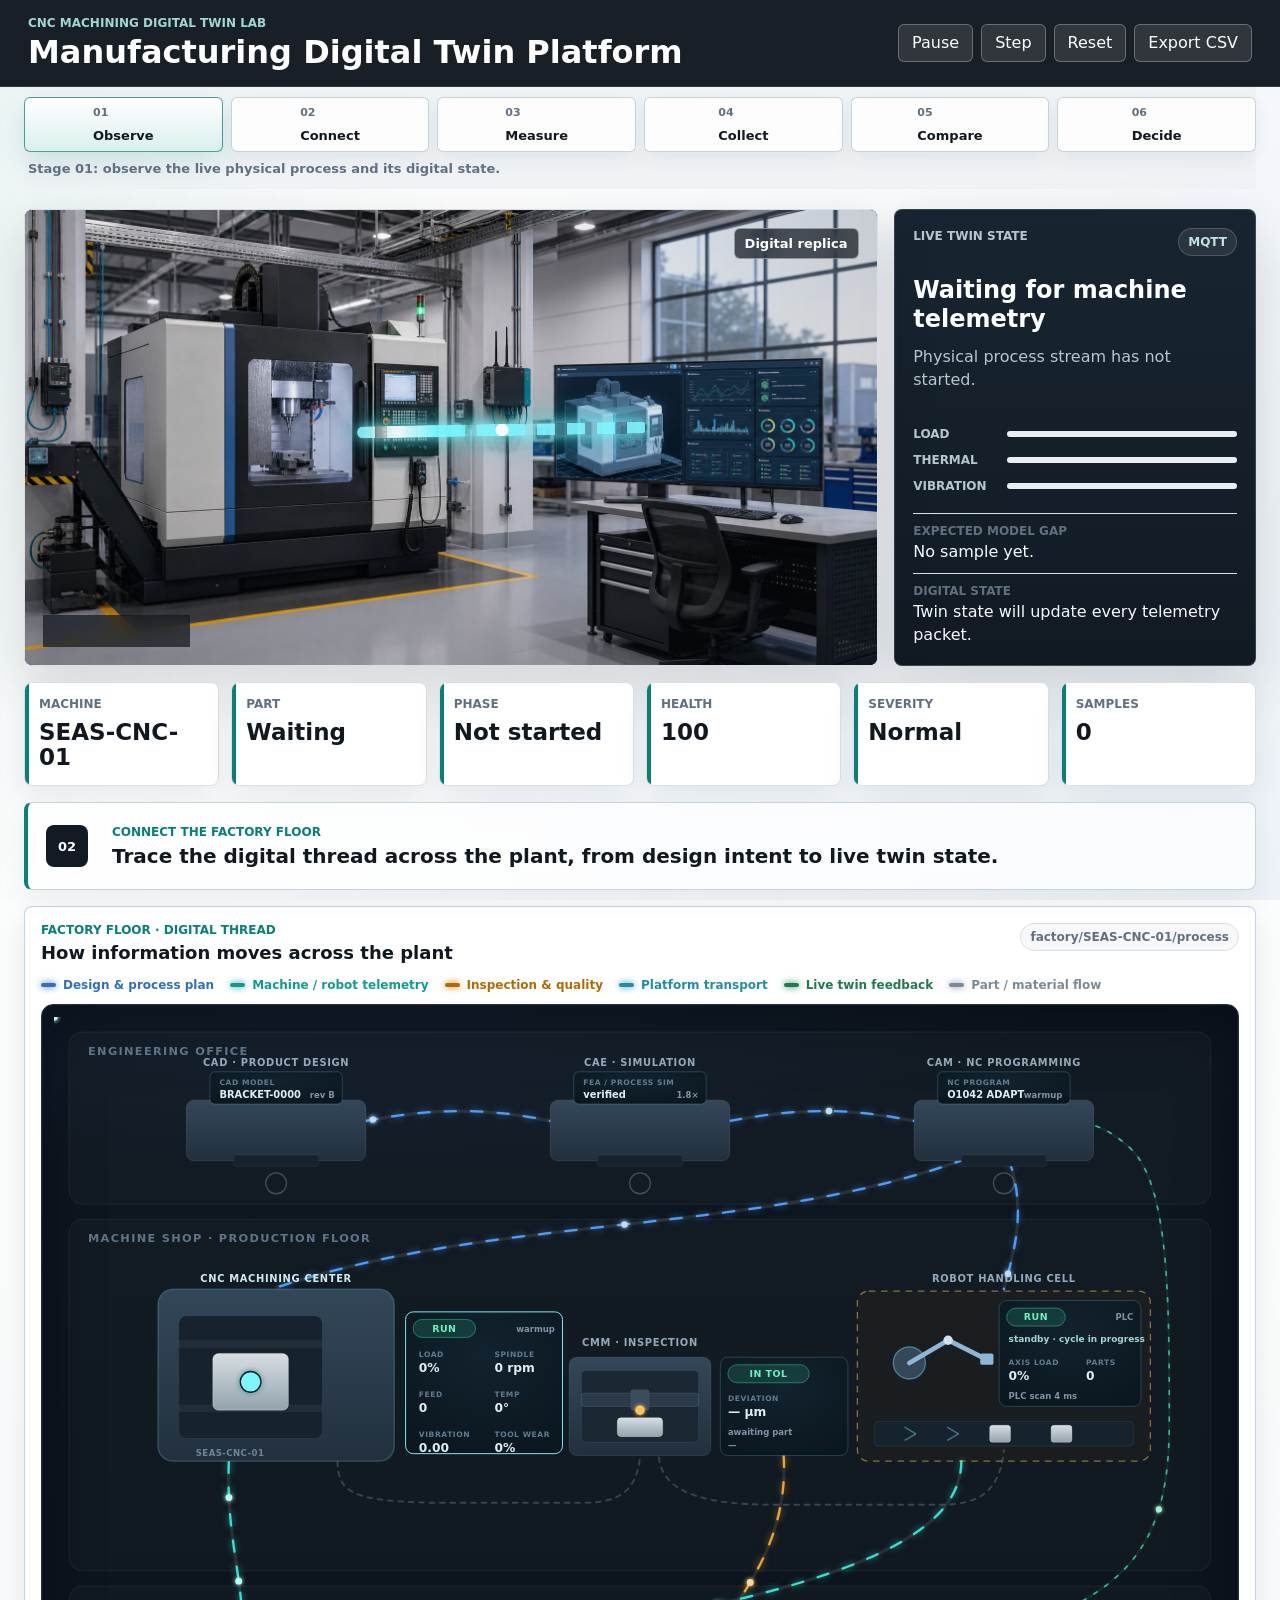
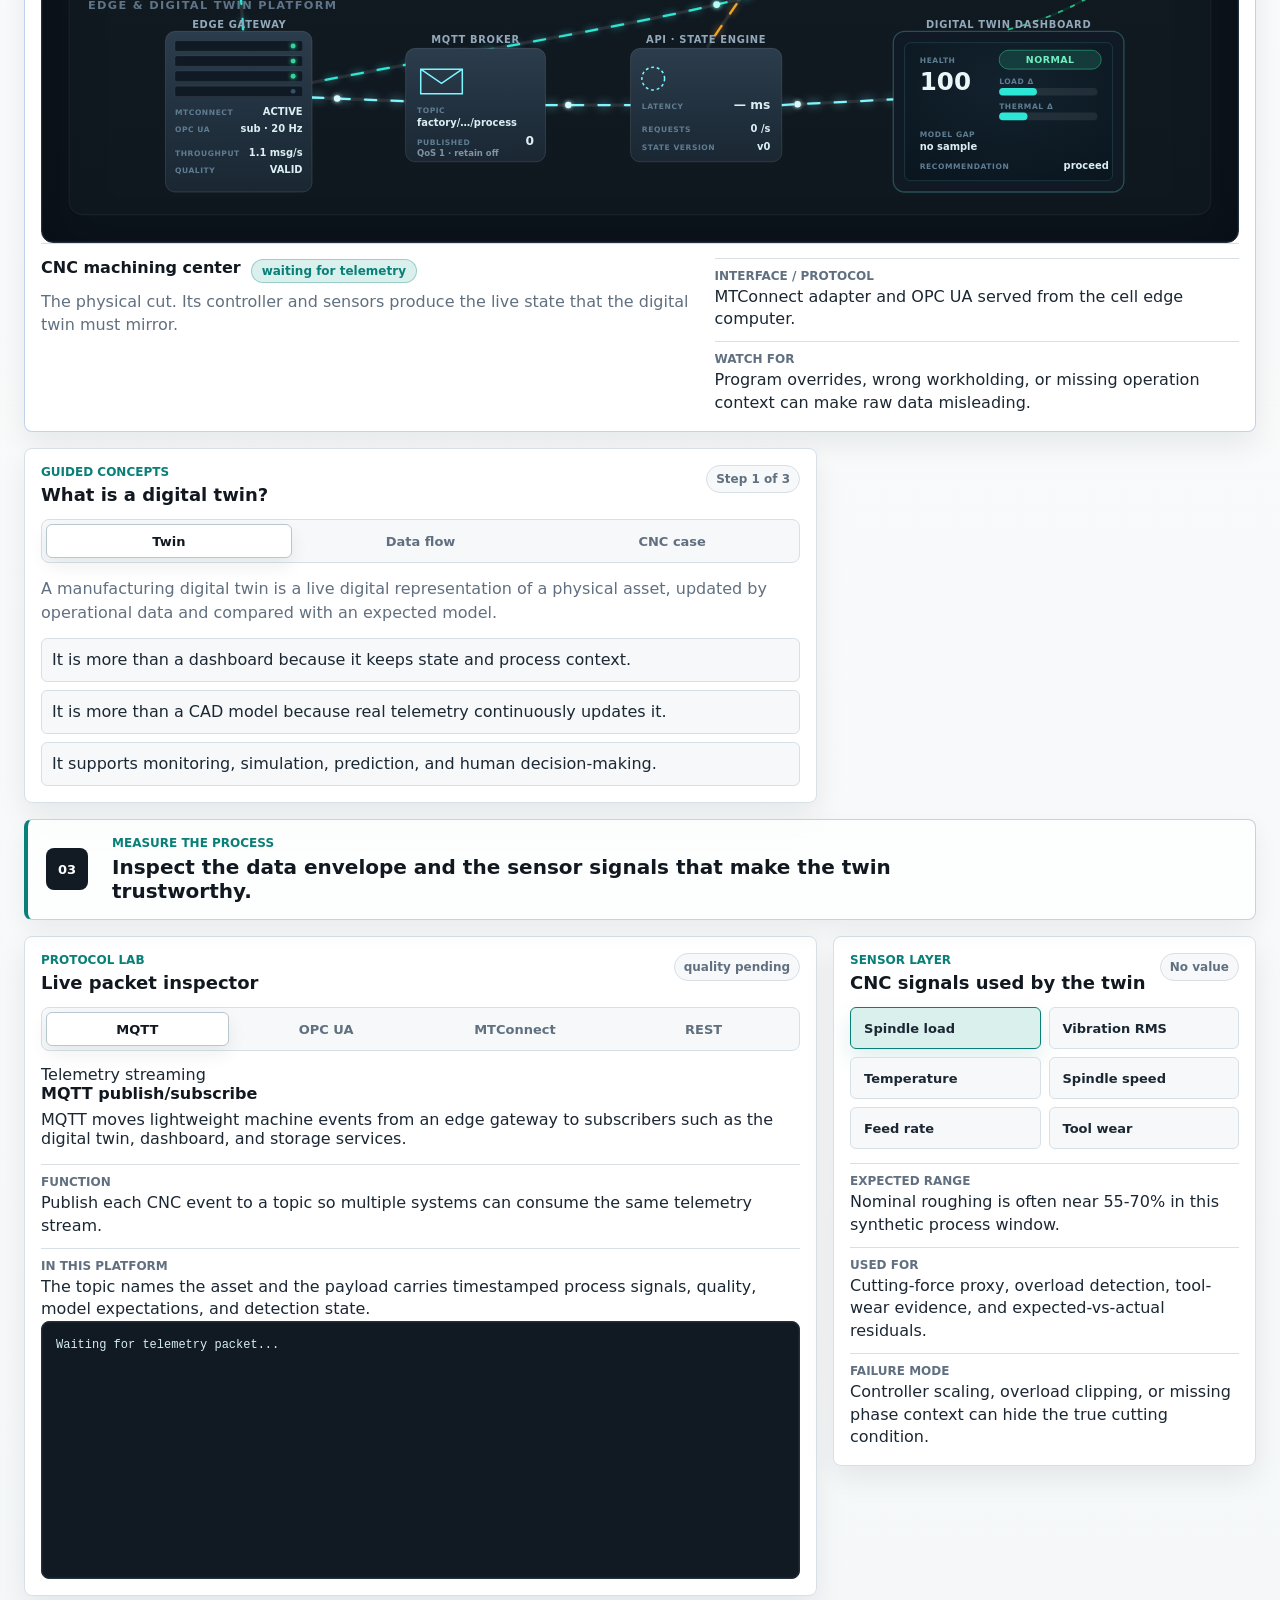
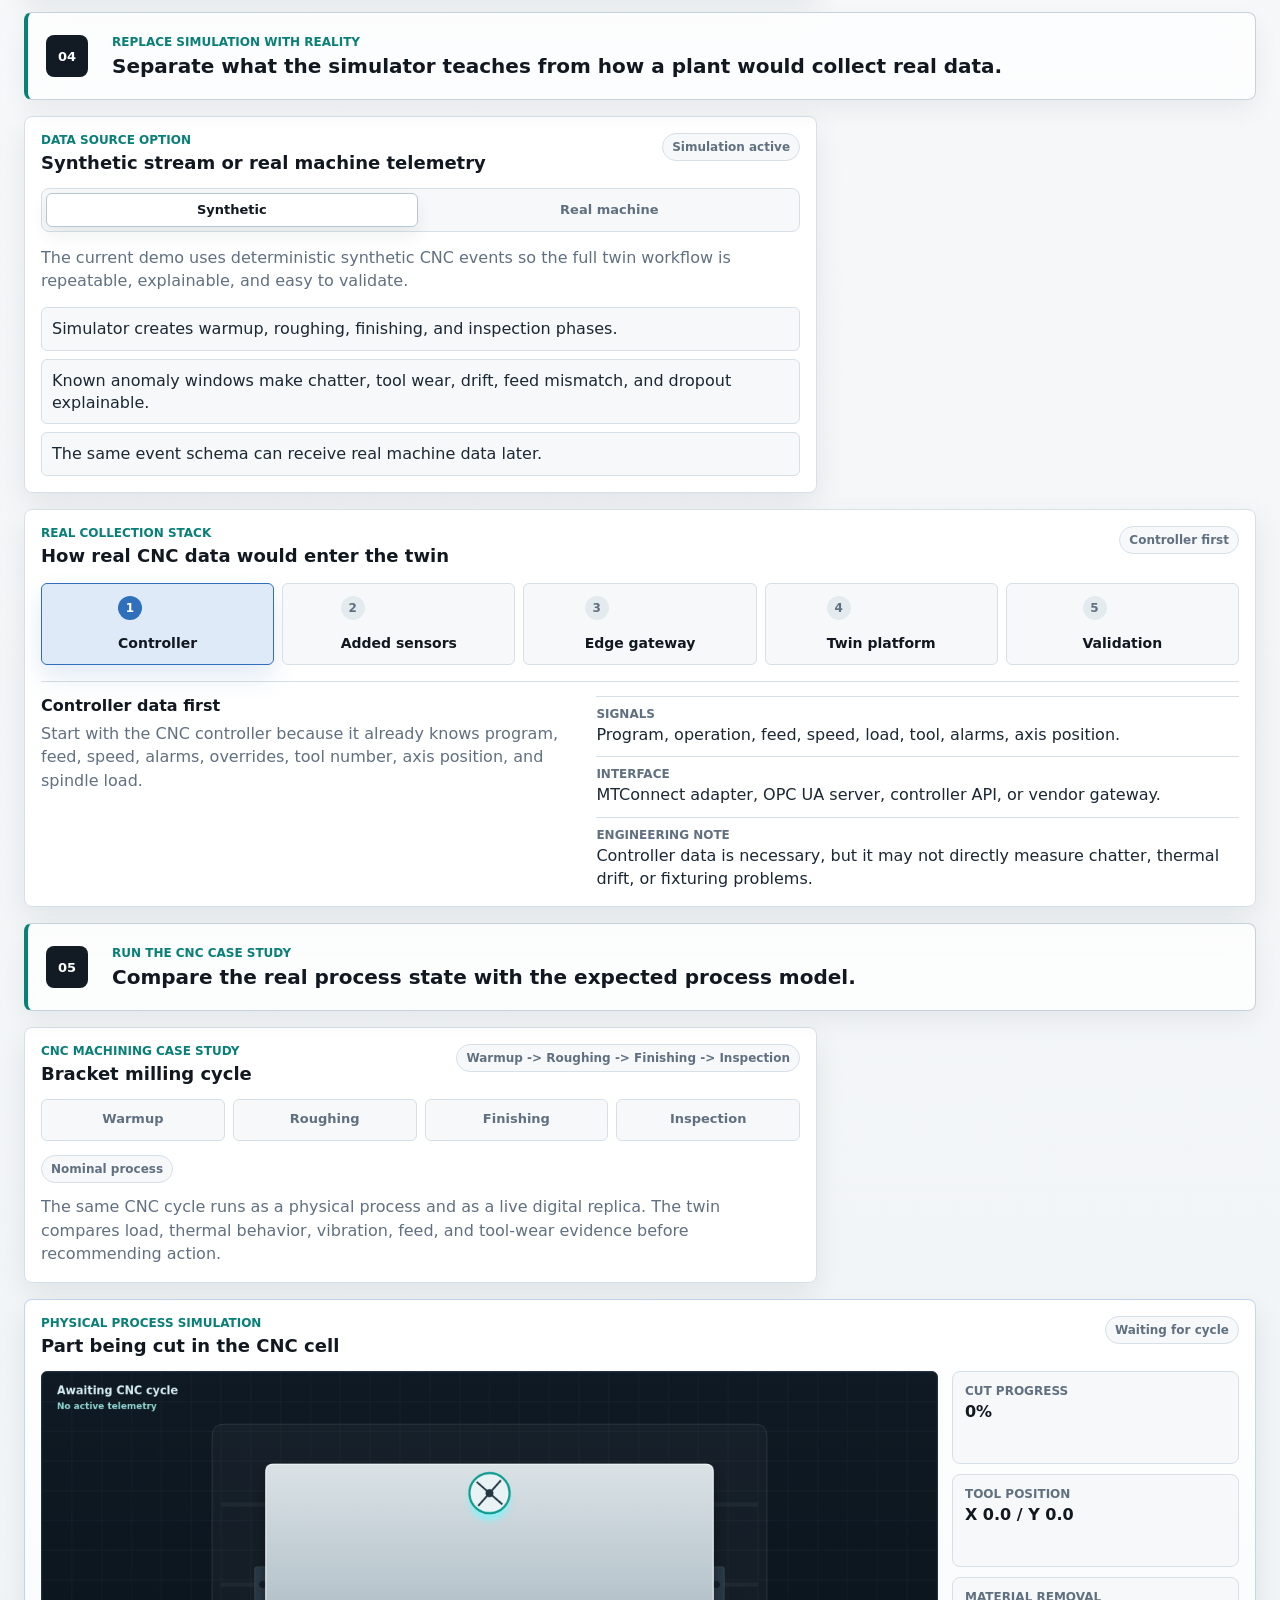
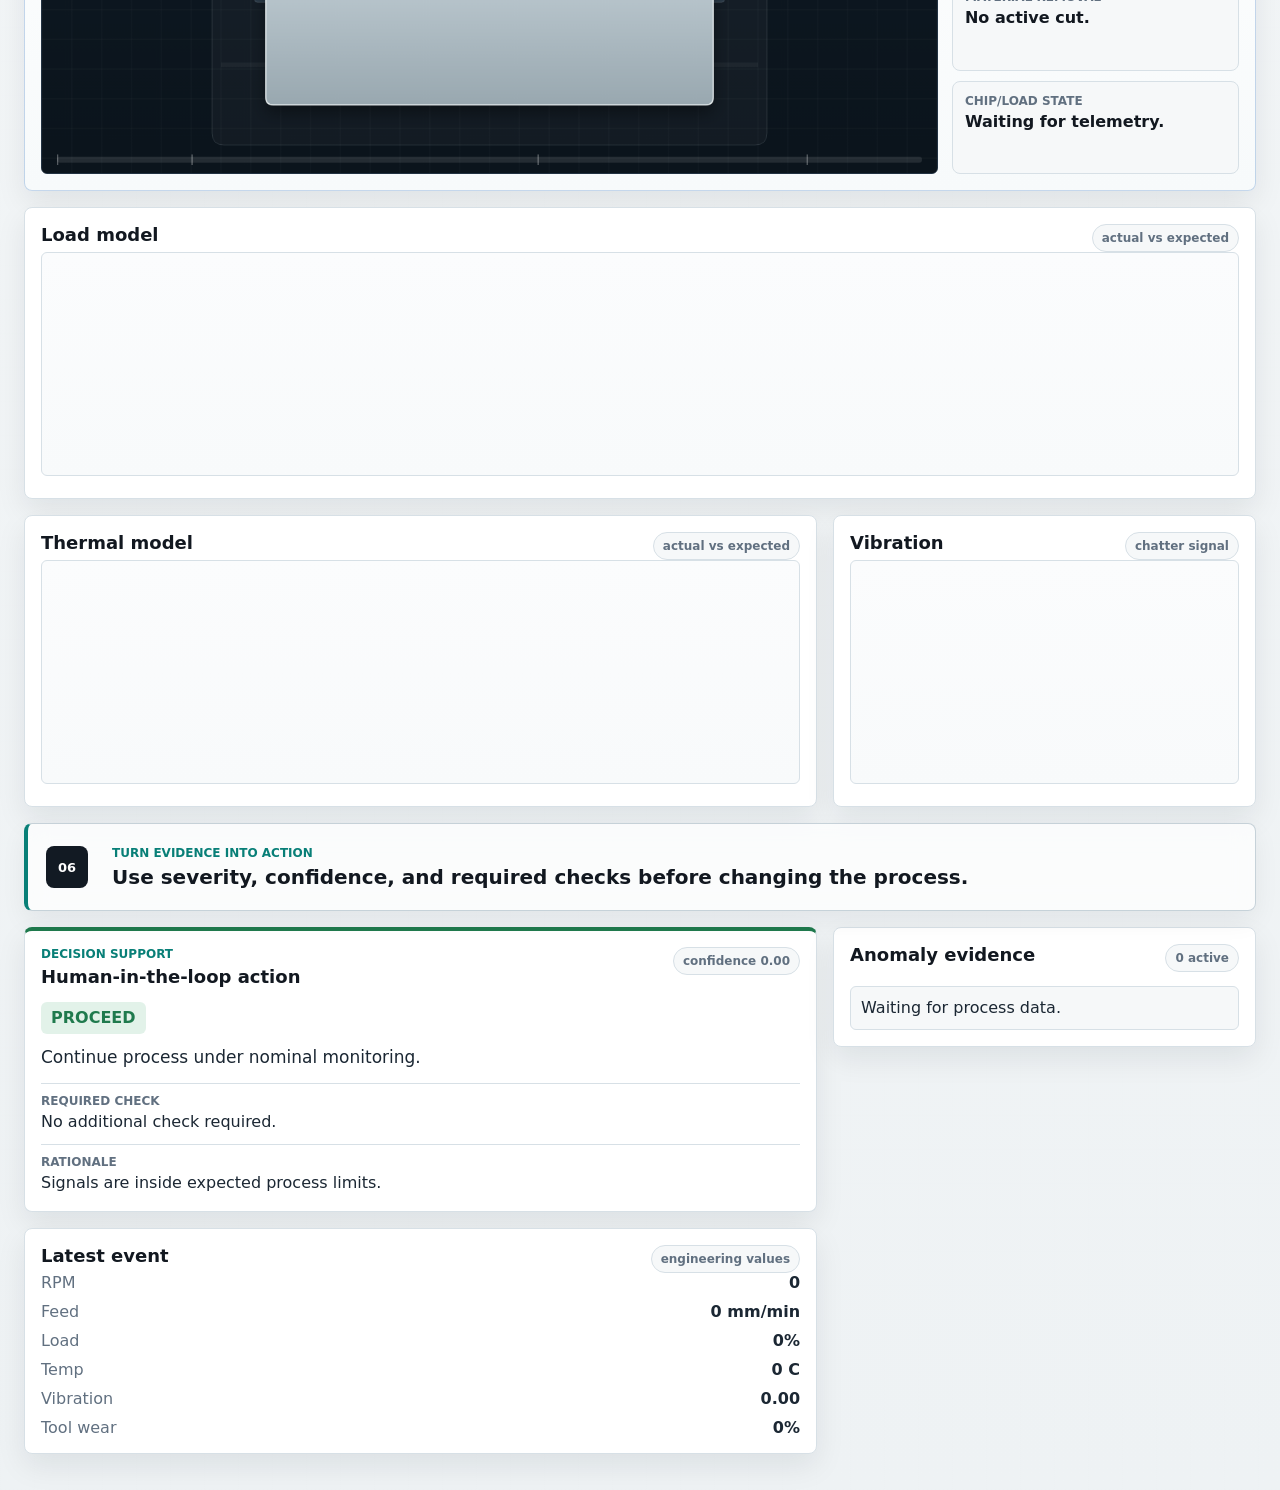
==== commit 97d0174d: "Redesign architecture into a factory-floor digital thread map; rebuild machining view - Replace the " ====
--- a/static/index.html
+++ b/static/index.html
@@ -126,63 +126,301 @@
           <span>02</span>
           <div>
             <p class="eyebrow">Connect the factory floor</p>
-            <h2>Follow one telemetry packet from machine to model.</h2>
+            <h2>Trace the digital thread across the plant, from design intent to live twin state.</h2>
           </div>
         </div>
 
-        <section class="panel flow-panel" aria-labelledby="flowTitle">
-          <div class="panel-heading">
-            <div>
-              <p class="eyebrow">Factory data path</p>
-              <h2 id="flowTitle">From physical process to digital twin</h2>
+        <section class="panel map-panel wide" aria-labelledby="flowTitle">
+          <div class="panel-heading">
+            <div>
+              <p class="eyebrow">Factory floor · digital thread</p>
+              <h2 id="flowTitle">How information moves across the plant</h2>
             </div>
             <span id="topic">factory/SEAS-CNC-01/process</span>
           </div>
 
-          <div class="factory-flow" aria-label="Interactive factory data flow">
-            <button class="flow-node machine active" type="button" data-node="machine">
-              <span>CNC machine</span>
-              <strong>Physical cut</strong>
-            </button>
-            <button class="flow-node sensors" type="button" data-node="sensors">
-              <span>Sensors</span>
-              <strong>Signals</strong>
-            </button>
-            <button class="flow-node edge" type="button" data-node="edge">
-              <span>Edge gateway</span>
-              <strong>Normalize</strong>
-            </button>
-            <button class="flow-node protocol" type="button" data-node="protocol">
-              <span>Protocol</span>
-              <strong>Publish</strong>
-            </button>
-            <button class="flow-node model" type="button" data-node="model">
-              <span>Twin model</span>
-              <strong>Compare</strong>
-            </button>
-            <button class="flow-node operator" type="button" data-node="operator">
-              <span>Operator</span>
-              <strong>Decide</strong>
-            </button>
-            <div class="flow-line line-a" aria-hidden="true"></div>
-            <div class="flow-line line-b" aria-hidden="true"></div>
-            <div class="flow-line line-c" aria-hidden="true"></div>
-            <div class="flow-line line-d" aria-hidden="true"></div>
-            <div class="flow-line line-e" aria-hidden="true"></div>
-          </div>
-
-          <div class="flow-detail" aria-live="polite">
-            <div>
-              <h3 id="nodeTitle">CNC machine</h3>
-              <p id="nodeDescription">The physical milling process creates the state that the digital twin must represent.</p>
+          <div class="thread-legend" aria-label="Digital thread legend">
+            <span class="lg lg-design">Design &amp; process plan</span>
+            <span class="lg lg-tele">Machine / robot telemetry</span>
+            <span class="lg lg-quality">Inspection &amp; quality</span>
+            <span class="lg lg-platform">Platform transport</span>
+            <span class="lg lg-feedback">Live twin feedback</span>
+            <span class="lg lg-part">Part / material flow</span>
+          </div>
+
+          <div class="factory-map">
+            <svg id="factoryMap" class="factory-map-svg" viewBox="0 0 1240 860" preserveAspectRatio="xMidYMid meet" role="img" aria-label="Top-down factory floor digital thread map">
+              <defs>
+                <linearGradient id="gMetal" x1="0" y1="0" x2="0" y2="1">
+                  <stop offset="0" stop-color="#33475a"/>
+                  <stop offset="1" stop-color="#22303e"/>
+                </linearGradient>
+                <linearGradient id="gRack" x1="0" y1="0" x2="0" y2="1">
+                  <stop offset="0" stop-color="#2b3c4c"/>
+                  <stop offset="1" stop-color="#1a2733"/>
+                </linearGradient>
+                <linearGradient id="gPart" x1="0" y1="0" x2="0" y2="1">
+                  <stop offset="0" stop-color="#d7dee2"/>
+                  <stop offset="1" stop-color="#93a3ac"/>
+                </linearGradient>
+                <radialGradient id="gScreen" cx="0.5" cy="0.3" r="0.9">
+                  <stop offset="0" stop-color="#12222e"/>
+                  <stop offset="1" stop-color="#0a151d"/>
+                </radialGradient>
+                <filter id="fGlow" x="-60%" y="-60%" width="220%" height="220%">
+                  <feGaussianBlur stdDeviation="2.4" result="b"/>
+                  <feMerge><feMergeNode in="b"/><feMergeNode in="SourceGraphic"/></feMerge>
+                </filter>
+              </defs>
+
+              <!-- ================= FLOOR BANDS ================= -->
+              <g class="fm-bands" aria-hidden="true">
+                <rect class="fm-band" x="16" y="16" width="1208" height="182" rx="14"/>
+                <rect class="fm-band" x="16" y="214" width="1208" height="372" rx="14"/>
+                <rect class="fm-band" x="16" y="602" width="1208" height="242" rx="14"/>
+                <text class="fm-band-label" x="36" y="40">ENGINEERING OFFICE</text>
+                <text class="fm-band-label" x="36" y="238">MACHINE SHOP · PRODUCTION FLOOR</text>
+                <text class="fm-band-label" x="36" y="626">EDGE &amp; DIGITAL TWIN PLATFORM</text>
+              </g>
+
+              <!-- ================= DATA THREADS (drawn under equipment) ================= -->
+              <g class="fm-threads" aria-hidden="true">
+                <!-- tracks -->
+                <path class="thread-track" d="M330,110 C400,96 460,96 525,110"/>
+                <path class="thread-track" d="M715,110 C790,96 840,96 910,110"/>
+                <path class="thread-track" d="M965,150 C740,232 470,208 236,286"/>
+                <path class="thread-track" d="M1010,150 C1030,206 1015,250 1005,288"/>
+                <path class="thread-track" d="M185,470 C182,545 198,585 200,648"/>
+                <path class="thread-track" d="M960,470 C960,600 630,634 274,704"/>
+                <path class="thread-track" d="M772,464 C778,560 720,620 692,666"/>
+                <path class="thread-track" d="M273,720 L372,724"/>
+                <path class="thread-track" d="M520,728 L610,728"/>
+                <path class="thread-track" d="M770,728 L888,722"/>
+                <path class="thread-track thread-track-dash" d="M300,470 C300,505 320,512 400,514 L560,514 C600,514 616,500 620,466"/>
+                <path class="thread-track thread-track-dash" d="M640,466 C644,500 680,516 760,516 L940,516 C990,516 1002,490 1005,458"/>
+                <path class="thread-track thread-track-feedback" d="M1010,648 C1150,610 1180,540 1180,430 C1180,300 1180,180 1140,140 C1115,116 1095,112 1078,110"/>
+
+                <!-- animated flows -->
+                <path id="pCadCae" class="thread t-design" d="M330,110 C400,96 460,96 525,110"/>
+                <path id="pCaeCam" class="thread t-design" d="M715,110 C790,96 840,96 910,110"/>
+                <path id="pCamCnc" class="thread t-design" d="M965,150 C740,232 470,208 236,286"/>
+                <path id="pCamRobot" class="thread t-design" d="M1010,150 C1030,206 1015,250 1005,288"/>
+                <path id="pCncEdge" class="thread t-tele" d="M185,470 C182,545 198,585 200,648"/>
+                <path id="pRobotEdge" class="thread t-tele" d="M960,470 C960,600 630,634 274,704"/>
+                <path id="pCmmApi" class="thread t-quality" d="M772,464 C778,560 720,620 692,666"/>
+                <path id="pEdgeMqtt" class="thread t-platform" d="M273,720 L372,724"/>
+                <path id="pMqttApi" class="thread t-platform" d="M520,728 L610,728"/>
+                <path id="pApiTwin" class="thread t-platform" d="M770,728 L888,722"/>
+                <path id="pTwinEng" class="thread t-feedback" d="M1010,648 C1150,610 1180,540 1180,430 C1180,300 1180,180 1140,140 C1115,116 1095,112 1078,110"/>
+              </g>
+
+              <!-- ================= ENGINEERING OFFICE ================= -->
+              <g class="zone" data-node="cad" tabindex="0" role="button" aria-label="CAD product design workstation">
+                <text class="fm-title" x="235" y="52" text-anchor="middle">CAD · PRODUCT DESIGN</text>
+                <rect class="fm-equip" x="140" y="88" width="190" height="64" rx="8"/>
+                <rect class="fm-equip-dark" x="190" y="146" width="90" height="12" rx="3"/>
+                <circle class="fm-outline" cx="235" cy="176" r="11"/>
+                <rect class="hmi" x="165" y="58" width="140" height="34" rx="5"/>
+                <text class="hmi-label" x="175" y="72">CAD MODEL</text>
+                <text class="hmi-val sm" id="fmCadPart" x="175" y="86">BRACKET-0000</text>
+                <text class="hmi-tag" x="297" y="86" text-anchor="end">rev B</text>
+              </g>
+              <g class="zone" data-node="cae" tabindex="0" role="button" aria-label="CAE simulation workstation">
+                <text class="fm-title" x="620" y="52" text-anchor="middle">CAE · SIMULATION</text>
+                <rect class="fm-equip" x="525" y="88" width="190" height="64" rx="8"/>
+                <rect class="fm-equip-dark" x="575" y="146" width="90" height="12" rx="3"/>
+                <circle class="fm-outline" cx="620" cy="176" r="11"/>
+                <rect class="hmi" x="550" y="58" width="140" height="34" rx="5"/>
+                <text class="hmi-label" x="560" y="72">FEA / PROCESS SIM</text>
+                <text class="hmi-val sm" id="fmCaeMargin" x="560" y="86">verified</text>
+                <text class="hmi-tag" x="682" y="86" text-anchor="end">1.8×</text>
+              </g>
+              <g class="zone" data-node="cam" tabindex="0" role="button" aria-label="CAM and NC programming workstation">
+                <text class="fm-title" x="1005" y="52" text-anchor="middle">CAM · NC PROGRAMMING</text>
+                <rect class="fm-equip" x="910" y="88" width="190" height="64" rx="8"/>
+                <rect class="fm-equip-dark" x="960" y="146" width="90" height="12" rx="3"/>
+                <circle class="fm-outline" cx="1005" cy="176" r="11"/>
+                <rect class="hmi" x="935" y="58" width="140" height="34" rx="5"/>
+                <text class="hmi-label" x="945" y="72">NC PROGRAM</text>
+                <text class="hmi-val sm" id="fmCamProg" x="945" y="86">O1042 ADAPT</text>
+                <text class="hmi-tag" id="fmCamPhase" x="1067" y="86" text-anchor="end">warmup</text>
+              </g>
+
+              <!-- ================= CNC MACHINING CENTER ================= -->
+              <g class="zone" id="cellCnc" data-node="cnc" tabindex="0" role="button" aria-label="CNC machining center and HMI">
+                <text class="fm-title" x="235" y="280" text-anchor="middle">CNC MACHINING CENTER</text>
+                <rect class="fm-enclosure" x="110" y="288" width="250" height="182" rx="16"/>
+                <rect class="fm-equip-dark" x="132" y="316" width="152" height="130" rx="8"/>
+                <rect class="fm-rail" x="132" y="342" width="152" height="8"/>
+                <rect class="fm-rail" x="132" y="410" width="152" height="8"/>
+                <rect class="fm-part" x="168" y="356" width="80" height="60" rx="6"/>
+                <circle id="cncSpindle" class="fm-spindle" cx="208" cy="386" r="11"/>
+                <text class="fm-mini" x="150" y="464">SEAS-CNC-01</text>
+                <!-- HMI -->
+                <rect class="hmi hmi-lg" x="372" y="312" width="166" height="150" rx="8"/>
+                <rect class="status-pill" id="fmCncStatusPill" x="380" y="320" width="66" height="19" rx="9.5"/>
+                <text class="status-pill-tx" id="fmCncStatus" x="413" y="333" text-anchor="middle">RUN</text>
+                <text class="hmi-tag" id="fmCncPhase" x="530" y="333" text-anchor="end">warmup</text>
+                <text class="hmi-label" x="386" y="360">LOAD</text>
+                <text class="hmi-val" id="fmCncLoad" x="386" y="376">0%</text>
+                <text class="hmi-label" x="466" y="360">SPINDLE</text>
+                <text class="hmi-val" id="fmCncRpm" x="466" y="376">0 rpm</text>
+                <text class="hmi-label" x="386" y="402">FEED</text>
+                <text class="hmi-val" id="fmCncFeed" x="386" y="418">0</text>
+                <text class="hmi-label" x="466" y="402">TEMP</text>
+                <text class="hmi-val" id="fmCncTemp" x="466" y="418">0°</text>
+                <text class="hmi-label" x="386" y="444">VIBRATION</text>
+                <text class="hmi-val" id="fmCncVib" x="386" y="460">0.00</text>
+                <text class="hmi-label" x="466" y="444">TOOL WEAR</text>
+                <text class="hmi-val" id="fmCncWear" x="466" y="460">0%</text>
+              </g>
+
+              <!-- ================= CMM INSPECTION ================= -->
+              <g class="zone" id="cellCmm" data-node="cmm" tabindex="0" role="button" aria-label="CMM inspection station and quality readout">
+                <text class="fm-title" x="620" y="348" text-anchor="middle">CMM · INSPECTION</text>
+                <rect class="fm-equip" x="545" y="360" width="150" height="104" rx="8"/>
+                <rect class="fm-granite" x="558" y="374" width="124" height="76" rx="4"/>
+                <rect class="fm-bridge" x="558" y="398" width="124" height="14" rx="3"/>
+                <rect class="fm-carriage" x="610" y="394" width="20" height="22" rx="3"/>
+                <circle class="fm-probe" cx="620" cy="416" r="5"/>
+                <rect class="fm-part" x="596" y="424" width="48" height="20" rx="4"/>
+                <!-- quality HMI -->
+                <rect class="hmi" x="705" y="360" width="135" height="104" rx="8"/>
+                <rect class="status-pill" id="fmCmmVerdictPill" x="713" y="368" width="86" height="19" rx="9.5"/>
+                <text class="status-pill-tx" id="fmCmmVerdict" x="756" y="381" text-anchor="middle">IN TOL</text>
+                <text class="hmi-label" x="713" y="406">DEVIATION</text>
+                <text class="hmi-val" id="fmCmmDev" x="713" y="422">— µm</text>
+                <text class="hmi-tag" id="fmCmmState" x="713" y="442">awaiting part</text>
+                <text class="hmi-tag" id="fmCmmPart" x="713" y="456">—</text>
+              </g>
+
+              <!-- ================= ROBOT HANDLING CELL ================= -->
+              <g class="zone" id="cellRobot" data-node="robot" tabindex="0" role="button" aria-label="Robot handling cell and PLC controller">
+                <text class="fm-title" x="1005" y="280" text-anchor="middle">ROBOT HANDLING CELL</text>
+                <rect class="fm-fence" x="850" y="290" width="310" height="180" rx="12"/>
+                <rect class="fm-conveyor" x="868" y="428" width="274" height="26" rx="4"/>
+                <line class="fm-chev" x1="900" y1="434" x2="912" y2="441"/><line class="fm-chev" x1="912" y1="441" x2="900" y2="448"/>
+                <line class="fm-chev" x1="945" y1="434" x2="957" y2="441"/><line class="fm-chev" x1="957" y1="441" x2="945" y2="448"/>
+                <rect class="fm-part" x="990" y="432" width="22" height="18" rx="3"/>
+                <rect class="fm-part" x="1055" y="432" width="22" height="18" rx="3"/>
+                <circle class="fm-robot-base" cx="905" cy="366" r="17"/>
+                <path id="robotArm" class="fm-robot-arm" d="M905,366 L946,342 L986,362"/>
+                <circle class="fm-joint" cx="946" cy="342" r="5"/>
+                <rect class="fm-gripper" x="980" y="356" width="14" height="12" rx="2"/>
+                <!-- PLC / controller HMI -->
+                <rect class="hmi" x="1000" y="300" width="150" height="112" rx="8"/>
+                <rect class="status-pill" id="fmRobotStatusPill" x="1008" y="308" width="62" height="19" rx="9.5"/>
+                <text class="status-pill-tx" id="fmRobotStatus" x="1039" y="321" text-anchor="middle">RUN</text>
+                <text class="hmi-tag" x="1142" y="321" text-anchor="end">PLC</text>
+                <text class="hmi-mode" id="fmRobotMode" x="1010" y="344">standby · cycle in progress</text>
+                <text class="hmi-label" x="1010" y="368">AXIS LOAD</text>
+                <text class="hmi-val" id="fmRobotAxis" x="1010" y="384">0%</text>
+                <text class="hmi-label" x="1092" y="368">PARTS</text>
+                <text class="hmi-val" id="fmRobotCycles" x="1092" y="384">0</text>
+                <text class="hmi-tag" id="fmPlcScan" x="1010" y="404">PLC scan 4 ms</text>
+              </g>
+
+              <!-- ================= EDGE GATEWAY ================= -->
+              <g class="zone" id="nodeEdge" data-node="edge" tabindex="0" role="button" aria-label="Edge gateway with MTConnect and OPC UA adapters">
+                <text class="fm-title" x="196" y="646" text-anchor="middle">EDGE GATEWAY</text>
+                <rect class="fm-rack" x="118" y="650" width="155" height="170" rx="10"/>
+                <g class="fm-units">
+                  <rect x="128" y="660" width="135" height="11" rx="2"/><circle class="led led-on" cx="253" cy="665.5" r="2.6"/>
+                  <rect x="128" y="676" width="135" height="11" rx="2"/><circle class="led led-on" cx="253" cy="681.5" r="2.6"/>
+                  <rect x="128" y="692" width="135" height="11" rx="2"/><circle class="led led-on" cx="253" cy="697.5" r="2.6"/>
+                  <rect x="128" y="708" width="135" height="11" rx="2"/><circle class="led" id="ledEdge" cx="253" cy="713.5" r="2.6"/>
+                </g>
+                <text class="hmi-label" x="128" y="738">MTCONNECT</text>
+                <text class="hmi-val sm" id="fmMtcState" x="263" y="738" text-anchor="end">ACTIVE</text>
+                <text class="hmi-label" x="128" y="756">OPC UA</text>
+                <text class="hmi-val sm" id="fmOpcState" x="263" y="756" text-anchor="end">sub · 20 Hz</text>
+                <text class="hmi-label" x="128" y="782">THROUGHPUT</text>
+                <text class="hmi-val sm" id="fmEdgeThroughput" x="263" y="782" text-anchor="end">1.1 msg/s</text>
+                <text class="hmi-label" x="128" y="800">QUALITY</text>
+                <text class="hmi-val sm" id="fmEdgeQuality" x="263" y="800" text-anchor="end">VALID</text>
+              </g>
+
+              <!-- ================= MQTT BROKER ================= -->
+              <g class="zone" id="nodeMqtt" data-node="mqtt" tabindex="0" role="button" aria-label="MQTT message broker">
+                <text class="fm-title" x="446" y="662" text-anchor="middle">MQTT BROKER</text>
+                <rect class="fm-server" x="372" y="668" width="148" height="120" rx="10"/>
+                <path class="fm-icon" d="M388,690 h44 v26 h-44 z M388,690 l22,15 l22,-15"/>
+                <text class="hmi-label" x="384" y="736">TOPIC</text>
+                <text class="hmi-val sm" id="fmMqttTopic" x="384" y="750">factory/…/process</text>
+                <text class="hmi-label" x="384" y="770">PUBLISHED</text>
+                <text class="hmi-val" id="fmMqttMsgs" x="508" y="770" text-anchor="end">0</text>
+                <text class="hmi-tag" id="fmMqttQos" x="384" y="782">QoS 1 · retain off</text>
+              </g>
+
+              <!-- ================= API / STATE ENGINE ================= -->
+              <g class="zone" id="nodeApi" data-node="api" tabindex="0" role="button" aria-label="API and twin state engine">
+                <text class="fm-title" x="690" y="662" text-anchor="middle">API · STATE ENGINE</text>
+                <rect class="fm-server" x="610" y="668" width="160" height="120" rx="10"/>
+                <circle class="fm-icon-c" cx="634" cy="700" r="12"/>
+                <text class="hmi-label" x="622" y="732">LATENCY</text>
+                <text class="hmi-val" id="fmApiLatency" x="758" y="732" text-anchor="end">— ms</text>
+                <text class="hmi-label" x="622" y="756">REQUESTS</text>
+                <text class="hmi-val sm" id="fmApiReq" x="758" y="756" text-anchor="end">0 /s</text>
+                <text class="hmi-label" x="622" y="776">STATE VERSION</text>
+                <text class="hmi-val sm" id="fmApiVersion" x="758" y="776" text-anchor="end">v0</text>
+              </g>
+
+              <!-- ================= DIGITAL TWIN DASHBOARD ================= -->
+              <g class="zone" id="nodeTwin" data-node="twin" tabindex="0" role="button" aria-label="Digital twin dashboard">
+                <text class="fm-title" x="1010" y="646" text-anchor="middle">DIGITAL TWIN DASHBOARD</text>
+                <rect class="fm-console" x="888" y="650" width="244" height="170" rx="12"/>
+                <rect class="fm-screen" x="900" y="662" width="220" height="146" rx="6"/>
+                <text class="hmi-label" x="916" y="684">HEALTH</text>
+                <text class="hmi-val-lg" id="fmTwinHealth" x="916" y="712">100</text>
+                <rect class="status-pill" id="fmTwinSeverityPill" x="1000" y="670" width="108" height="20" rx="10"/>
+                <text class="status-pill-tx" id="fmTwinSeverity" x="1054" y="684" text-anchor="middle">NORMAL</text>
+                <text class="hmi-label" x="1000" y="706">LOAD Δ</text>
+                <rect class="fm-bar-track" x="1000" y="710" width="104" height="8" rx="4"/>
+                <rect class="fm-bar" id="fmTwinBarLoad" x="1000" y="710" width="40" height="8" rx="4"/>
+                <text class="hmi-label" x="1000" y="732">THERMAL Δ</text>
+                <rect class="fm-bar-track" x="1000" y="736" width="104" height="8" rx="4"/>
+                <rect class="fm-bar" id="fmTwinBarThermal" x="1000" y="736" width="30" height="8" rx="4"/>
+                <text class="hmi-label" x="916" y="762">MODEL GAP</text>
+                <text class="hmi-val sm" id="fmTwinGap" x="916" y="776">no sample</text>
+                <text class="hmi-label" x="916" y="796">RECOMMENDATION</text>
+                <text class="hmi-val sm" id="fmTwinDecision" x="1116" y="796" text-anchor="end">proceed</text>
+              </g>
+
+              <!-- ================= MOVING PACKETS (on top) ================= -->
+              <g class="fm-packets" aria-hidden="true">
+                <circle class="pk pk-design" r="3.4"><animateMotion dur="2.2s" repeatCount="indefinite" rotate="auto"><mpath href="#pCadCae"/></animateMotion></circle>
+                <circle class="pk pk-design" r="3.4"><animateMotion dur="2.2s" begin="1.1s" repeatCount="indefinite"><mpath href="#pCaeCam"/></animateMotion></circle>
+                <circle class="pk pk-design" r="3.4"><animateMotion dur="4.6s" repeatCount="indefinite"><mpath href="#pCamCnc"/></animateMotion></circle>
+                <circle class="pk pk-design" r="3.4"><animateMotion dur="4.6s" begin="2.3s" repeatCount="indefinite"><mpath href="#pCamCnc"/></animateMotion></circle>
+                <circle class="pk pk-design" r="3.4"><animateMotion dur="2.6s" repeatCount="indefinite"><mpath href="#pCamRobot"/></animateMotion></circle>
+                <circle class="pk pk-tele" r="3.6"><animateMotion dur="3.2s" repeatCount="indefinite"><mpath href="#pCncEdge"/></animateMotion></circle>
+                <circle class="pk pk-tele" r="3.6"><animateMotion dur="3.2s" begin="1.6s" repeatCount="indefinite"><mpath href="#pCncEdge"/></animateMotion></circle>
+                <circle class="pk pk-tele" r="3.6"><animateMotion dur="5.4s" repeatCount="indefinite"><mpath href="#pRobotEdge"/></animateMotion></circle>
+                <circle class="pk pk-tele" r="3.6"><animateMotion dur="5.4s" begin="2.7s" repeatCount="indefinite"><mpath href="#pRobotEdge"/></animateMotion></circle>
+                <circle class="pk pk-quality" r="3.6"><animateMotion dur="3.6s" repeatCount="indefinite"><mpath href="#pCmmApi"/></animateMotion></circle>
+                <circle class="pk pk-platform" r="3.4"><animateMotion dur="1.8s" repeatCount="indefinite"><mpath href="#pEdgeMqtt"/></animateMotion></circle>
+                <circle class="pk pk-platform" r="3.4"><animateMotion dur="1.8s" repeatCount="indefinite"><mpath href="#pMqttApi"/></animateMotion></circle>
+                <circle class="pk pk-platform" r="3.4"><animateMotion dur="2.0s" repeatCount="indefinite"><mpath href="#pApiTwin"/></animateMotion></circle>
+                <circle class="pk pk-feedback" r="3.2"><animateMotion dur="7.2s" repeatCount="indefinite"><mpath href="#pTwinEng"/></animateMotion></circle>
+              </g>
+            </svg>
+          </div>
+
+          <div class="flow-detail zone-detail" aria-live="polite">
+            <div>
+              <div class="zone-detail-head">
+                <h3 id="nodeTitle">CNC machining center</h3>
+                <span class="live-chip" id="nodeLive">waiting for telemetry</span>
+              </div>
+              <p id="nodeDescription">Select any station on the floor to trace its role in the digital thread.</p>
             </div>
             <dl class="mini-list">
               <div>
-                <dt>Typical latency</dt>
-                <dd id="nodeLatency">2-250 ms depending on signal and network path.</dd>
-              </div>
-              <div>
-                <dt>Common risk</dt>
+                <dt>Interface / protocol</dt>
+                <dd id="nodeLatency">MTConnect adapter or OPC UA server on the cell edge computer.</dd>
+              </div>
+              <div>
+                <dt>Watch for</dt>
                 <dd id="nodeFailure">Controller overrides or missing context can make good data misleading.</dd>
               </div>
             </dl>
@@ -405,8 +643,8 @@
             <canvas
               id="machiningCanvas"
               class="machining-canvas"
-              width="1100"
-              height="380"
+              width="1200"
+              height="540"
               aria-label="Animated top-down CNC machining simulation"
             ></canvas>
             <dl class="machining-readout">
--- a/static/styles.css
+++ b/static/styles.css
@@ -575,111 +575,226 @@
   grid-column: span 1;
 }
 
-.factory-flow {
-  position: relative;
-  display: grid;
-  grid-template-columns: repeat(6, minmax(108px, 1fr));
-  gap: 12px;
-  margin: 16px 0;
-  padding: 18px 0;
-}
-
-.flow-node {
-  position: relative;
-  z-index: 2;
-  display: grid;
-  min-height: 92px;
-  align-content: center;
-  justify-items: start;
-  padding: 14px;
-  border-color: var(--line);
-  background: #fff;
-  text-align: left;
-  box-shadow: 0 8px 18px rgba(18, 24, 32, 0.06);
-}
-
-.flow-node::after {
-  position: absolute;
-  right: 12px;
-  top: 12px;
-  width: 8px;
-  height: 8px;
+/* ===================== Factory floor digital thread map ===================== */
+.map-panel {
+  border-color: rgba(47, 111, 187, 0.3);
+}
+
+.thread-legend {
+  display: flex;
+  flex-wrap: wrap;
+  gap: 8px 16px;
+  margin: 14px 0 12px;
+}
+
+.thread-legend .lg {
+  display: inline-flex;
+  align-items: center;
+  gap: 7px;
+  font-size: 12px;
+  font-weight: 800;
+}
+
+.thread-legend .lg::before {
+  content: "";
+  width: 15px;
+  height: 4px;
   border-radius: 999px;
-  content: "";
-  background: var(--line-strong);
-}
-
-.flow-node span {
-  color: var(--muted);
+  background: currentColor;
+  box-shadow: 0 0 7px currentColor;
+}
+
+.lg-design { color: #2f6fbb; }
+.lg-tele { color: #0f9c90; }
+.lg-quality { color: #b36b00; }
+.lg-platform { color: #1f8ea6; }
+.lg-feedback { color: #1f7a4d; }
+.lg-part { color: #7a8a96; }
+.lg-part::before {
+  box-shadow: none;
+  background: repeating-linear-gradient(90deg, currentColor 0 4px, transparent 4px 7px);
+}
+
+.factory-map {
+  margin-top: 4px;
+  padding: 12px;
+  border: 1px solid #22303f;
+  border-radius: 12px;
+  background:
+    radial-gradient(1200px 480px at 28% -12%, rgba(47, 111, 187, 0.12), transparent 60%),
+    linear-gradient(180deg, #0e1620, #0b131b);
+  box-shadow: inset 0 0 0 1px rgba(255, 255, 255, 0.03), inset 0 20px 60px rgba(0, 0, 0, 0.35);
+}
+
+.factory-map-svg {
+  display: block;
+  width: 100%;
+  height: auto;
+}
+
+/* floor bands */
+.fm-band {
+  fill: rgba(255, 255, 255, 0.018);
+  stroke: rgba(255, 255, 255, 0.07);
+  stroke-width: 1;
+}
+
+.fm-band-label {
+  fill: #5f7488;
+  font: 800 12px Inter, system-ui, sans-serif;
+  letter-spacing: 1.4px;
+}
+
+/* equipment glyphs */
+.fm-equip { fill: url(#gMetal); stroke: rgba(255, 255, 255, 0.1); stroke-width: 1; }
+.fm-enclosure { fill: url(#gMetal); stroke: rgba(126, 246, 255, 0.22); stroke-width: 1.4; }
+.fm-equip-dark { fill: #16222e; stroke: rgba(255, 255, 255, 0.06); stroke-width: 1; }
+.fm-rail { fill: rgba(255, 255, 255, 0.05); }
+.fm-part { fill: url(#gPart); stroke: rgba(255, 255, 255, 0.35); stroke-width: 0.8; }
+.fm-outline { fill: none; stroke: rgba(255, 255, 255, 0.22); stroke-width: 1.4; }
+.fm-spindle { fill: #7ef6ff; stroke: #0b131b; stroke-width: 1.5; filter: url(#fGlow); }
+.fm-granite { fill: #1b2732; stroke: rgba(255, 255, 255, 0.08); stroke-width: 1; }
+.fm-bridge { fill: #2a3a49; stroke: rgba(255, 255, 255, 0.12); stroke-width: 1; }
+.fm-carriage { fill: #3a4d5e; }
+.fm-probe { fill: #ffbf5a; filter: url(#fGlow); }
+.fm-fence { fill: rgba(179, 107, 0, 0.05); stroke: rgba(255, 191, 90, 0.5); stroke-width: 1.4; stroke-dasharray: 7 6; }
+.fm-conveyor { fill: #16222e; stroke: rgba(255, 255, 255, 0.08); stroke-width: 1; }
+.fm-chev { stroke: rgba(126, 246, 255, 0.4); stroke-width: 1.6; fill: none; }
+.fm-robot-base { fill: #34485a; stroke: rgba(126, 246, 255, 0.4); stroke-width: 1.4; }
+.fm-robot-arm { fill: none; stroke: #8fb6d6; stroke-width: 5; stroke-linecap: round; stroke-linejoin: round; }
+.fm-joint { fill: #cfe3f2; }
+.fm-gripper { fill: #8fb6d6; }
+.fm-rack { fill: url(#gRack); stroke: rgba(255, 255, 255, 0.12); stroke-width: 1; }
+.fm-units rect { fill: #0f1a24; stroke: rgba(255, 255, 255, 0.06); stroke-width: 1; }
+.fm-server { fill: url(#gRack); stroke: rgba(255, 255, 255, 0.12); stroke-width: 1; }
+.fm-console { fill: #0f1a24; stroke: rgba(126, 246, 255, 0.24); stroke-width: 1.4; }
+.fm-screen { fill: url(#gScreen); stroke: rgba(126, 246, 255, 0.14); stroke-width: 1; }
+.fm-icon { fill: none; stroke: #7ef6ff; stroke-width: 1.6; }
+.fm-icon-c { fill: none; stroke: #7ef6ff; stroke-width: 1.6; stroke-dasharray: 3 3; }
+.led { fill: #37506a; }
+.led-on { fill: #34d399; filter: url(#fGlow); }
+
+/* HMI screens and text */
+.hmi { fill: url(#gScreen); stroke: rgba(126, 246, 255, 0.2); stroke-width: 1; }
+.hmi-lg { stroke: rgba(126, 246, 255, 0.28); }
+.fm-title { fill: #93a9ba; font: 800 10.5px Inter, system-ui, sans-serif; letter-spacing: 0.7px; }
+.fm-mini { fill: #6f8698; font: 700 9px Inter, system-ui, sans-serif; letter-spacing: 0.5px; }
+.hmi-label { fill: #5f7d92; font: 800 8px Inter, system-ui, sans-serif; letter-spacing: 0.6px; }
+.hmi-val { fill: #dbeef3; font: 800 13px Inter, system-ui, sans-serif; }
+.hmi-val.sm { font-size: 10.5px; }
+.hmi-val-lg { fill: #eaf7f9; font: 900 26px Inter, system-ui, sans-serif; }
+.hmi-tag { fill: #7f93a4; font: 700 9px Inter, system-ui, sans-serif; }
+.hmi-mode { fill: #9fd7d2; font: 700 9.5px Inter, system-ui, sans-serif; }
+
+/* status pills */
+.status-pill { fill: rgba(52, 211, 153, 0.16); stroke: rgba(52, 211, 153, 0.5); stroke-width: 1; }
+.status-pill-tx { fill: #6ff0c0; font: 900 10px Inter, system-ui, sans-serif; letter-spacing: 0.5px; }
+.status-pill.warn { fill: rgba(255, 191, 90, 0.16); stroke: rgba(255, 191, 90, 0.6); }
+.status-pill-tx.warn { fill: #ffd28a; }
+.status-pill.crit { fill: rgba(255, 91, 77, 0.18); stroke: rgba(255, 91, 77, 0.65); }
+.status-pill-tx.crit { fill: #ff9a8f; }
+
+/* twin dashboard bars */
+.fm-bar-track { fill: rgba(255, 255, 255, 0.08); }
+.fm-bar { fill: #2ee6d6; }
+
+/* zone interactivity */
+.zone { cursor: pointer; }
+.zone:focus { outline: none; }
+.zone:focus-visible .hmi,
+.zone:focus-visible .fm-screen { stroke: #7ef6ff; }
+.zone:hover .fm-equip,
+.zone:hover .fm-enclosure,
+.zone:hover .fm-rack,
+.zone:hover .fm-server,
+.zone:hover .fm-console { stroke: rgba(126, 246, 255, 0.65); }
+.zone.selected .hmi,
+.zone.selected .fm-screen { stroke: #7ef6ff; }
+.zone.selected .fm-title { fill: #cfe9ee; }
+
+/* data threads */
+.thread-track { fill: none; stroke: rgba(255, 255, 255, 0.09); stroke-width: 3.5; stroke-linecap: round; }
+.thread-track-dash { stroke: rgba(159, 177, 189, 0.28); stroke-width: 2; stroke-dasharray: 5 6; }
+.thread-track-feedback { stroke: rgba(31, 122, 77, 0.22); stroke-width: 2.5; }
+
+.thread {
+  fill: none;
+  stroke-width: 2.4;
+  stroke-linecap: round;
+  stroke-dasharray: 12 16;
+  animation: threadFlow 1s linear infinite;
+}
+
+@keyframes threadFlow {
+  to { stroke-dashoffset: -28; }
+}
+
+.t-design { stroke: #4a9eff; filter: drop-shadow(0 0 4px rgba(74, 158, 255, 0.7)); }
+.t-tele { stroke: #2ee6d6; filter: drop-shadow(0 0 4px rgba(46, 230, 214, 0.7)); }
+.t-quality { stroke: #f5a524; filter: drop-shadow(0 0 4px rgba(245, 165, 36, 0.7)); }
+.t-platform { stroke: #7ef6ff; filter: drop-shadow(0 0 5px rgba(126, 246, 255, 0.8)); }
+.t-feedback { stroke: #34d399; stroke-width: 1.8; stroke-dasharray: 4 10; animation-duration: 1.6s; opacity: 0.85; }
+
+/* moving packets */
+.pk { filter: url(#fGlow); }
+.pk-design { fill: #bcdcff; }
+.pk-tele { fill: #b6fff6; }
+.pk-quality { fill: #ffd894; }
+.pk-platform { fill: #d6fcff; }
+.pk-feedback { fill: #a8f0cf; }
+
+/* severity states applied to cells and flows */
+.zone.sev-watch .fm-enclosure,
+.zone.sev-watch .fm-fence { stroke: #4a9eff; }
+.zone.sev-warning .fm-enclosure,
+.zone.sev-warning .fm-fence,
+.zone.sev-warning .fm-console,
+.zone.sev-warning .fm-rack,
+.zone.sev-warning .fm-server { stroke: #ffbf5a; stroke-width: 1.8; }
+.zone.sev-critical .fm-enclosure,
+.zone.sev-critical .fm-fence,
+.zone.sev-critical .fm-console,
+.zone.sev-critical .fm-rack,
+.zone.sev-critical .fm-server {
+  stroke: #ff5b4d;
+  stroke-width: 2;
+  animation: cellAlarm 1.1s ease-in-out infinite;
+}
+
+@keyframes cellAlarm {
+  0%, 100% { stroke-opacity: 1; }
+  50% { stroke-opacity: 0.3; }
+}
+
+.thread.sev-warning { stroke: #ffbf5a; filter: drop-shadow(0 0 5px rgba(255, 191, 90, 0.85)); }
+.thread.sev-critical { stroke: #ff5b4d; filter: drop-shadow(0 0 6px rgba(255, 91, 77, 0.9)); animation-duration: 0.5s; }
+.thread.degraded { stroke-dasharray: 3 18; opacity: 0.5; }
+
+/* zone detail readout */
+.zone-detail-head {
+  display: flex;
+  align-items: center;
+  flex-wrap: wrap;
+  gap: 10px;
+  margin-bottom: 6px;
+}
+
+.live-chip {
+  display: inline-flex;
+  align-items: center;
+  min-height: 24px;
+  padding: 3px 10px;
+  border: 1px solid rgba(8, 127, 119, 0.3);
+  border-radius: 999px;
+  background: var(--teal-soft);
+  color: var(--teal);
   font-size: 12px;
   font-weight: 800;
-  text-transform: uppercase;
-}
-
-.flow-node strong {
-  margin-top: 8px;
-  color: var(--ink);
-  font-size: 16px;
-}
-
-.flow-node.active {
-  border-color: var(--teal);
-  background: var(--teal-soft);
-  box-shadow: 0 14px 30px rgba(8, 127, 119, 0.14);
-}
-
-.flow-node.active::after {
-  background: var(--teal);
-}
-
-.flow-node.watch {
-  border-color: var(--blue);
-  background: var(--blue-soft);
-}
-
-.flow-node.warning {
-  border-color: var(--amber);
-  background: var(--amber-soft);
-}
-
-.flow-node.critical {
-  border-color: var(--red);
-  background: var(--red-soft);
-}
-
-.flow-line {
-  position: absolute;
-  top: 63px;
-  z-index: 1;
-  height: 2px;
-  border-radius: 999px;
-  background: linear-gradient(90deg, var(--line-strong), var(--teal));
-}
-
-.line-a {
-  left: 13%;
-  width: 9%;
-}
-
-.line-b {
-  left: 29%;
-  width: 9%;
-}
-
-.line-c {
-  left: 45%;
-  width: 9%;
-}
-
-.line-d {
-  left: 61%;
-  width: 9%;
-}
-
-.line-e {
-  left: 77%;
-  width: 9%;
-}
+}
+
+.live-chip.watch { border-color: rgba(47, 111, 187, 0.35); background: var(--blue-soft); color: var(--blue); }
+.live-chip.warning { border-color: rgba(179, 107, 0, 0.4); background: var(--amber-soft); color: var(--amber); }
+.live-chip.critical { border-color: rgba(180, 35, 24, 0.4); background: var(--red-soft); color: var(--red); }
 
 .flow-detail {
   display: grid;
@@ -956,13 +1071,10 @@
 }
 
 .machining-canvas {
-  height: 360px;
+  height: auto;
+  aspect-ratio: 1200 / 540;
   border-color: #223242;
-  background:
-    linear-gradient(90deg, rgba(255, 255, 255, 0.04) 1px, transparent 1px),
-    linear-gradient(0deg, rgba(255, 255, 255, 0.04) 1px, transparent 1px),
-    linear-gradient(180deg, #111a22, #172433);
-  background-size: 28px 28px, 28px 28px, auto;
+  background: linear-gradient(180deg, #0f1a22, #0b141c);
   box-shadow:
     inset 0 0 0 1px rgba(255, 255, 255, 0.04),
     inset 0 22px 60px rgba(0, 0, 0, 0.24);
@@ -1101,14 +1213,6 @@
   .status-grid {
     grid-template-columns: repeat(3, minmax(0, 1fr));
   }
-
-  .factory-flow {
-    grid-template-columns: repeat(3, minmax(0, 1fr));
-  }
-
-  .flow-line {
-    display: none;
-  }
 }
 
 @media (max-width: 760px) {
@@ -1161,7 +1265,6 @@
     grid-template-columns: repeat(2, minmax(0, 1fr));
   }
 
-  .factory-flow,
   .flow-detail,
   .collection-flow,
   .collection-detail,
@@ -1171,6 +1274,14 @@
     grid-template-columns: 1fr;
   }
 
+  .factory-map {
+    overflow-x: auto;
+  }
+
+  .factory-map-svg {
+    min-width: 760px;
+  }
+
   .segmented,
   .protocol-selector {
     grid-template-columns: 1fr;
@@ -1204,4 +1315,14 @@
   .section-focus {
     animation: none;
   }
-}
+
+  .thread,
+  .t-feedback,
+  .zone.sev-critical .fm-enclosure,
+  .zone.sev-critical .fm-fence,
+  .zone.sev-critical .fm-console,
+  .zone.sev-critical .fm-rack,
+  .zone.sev-critical .fm-server {
+    animation: none;
+  }
+}
